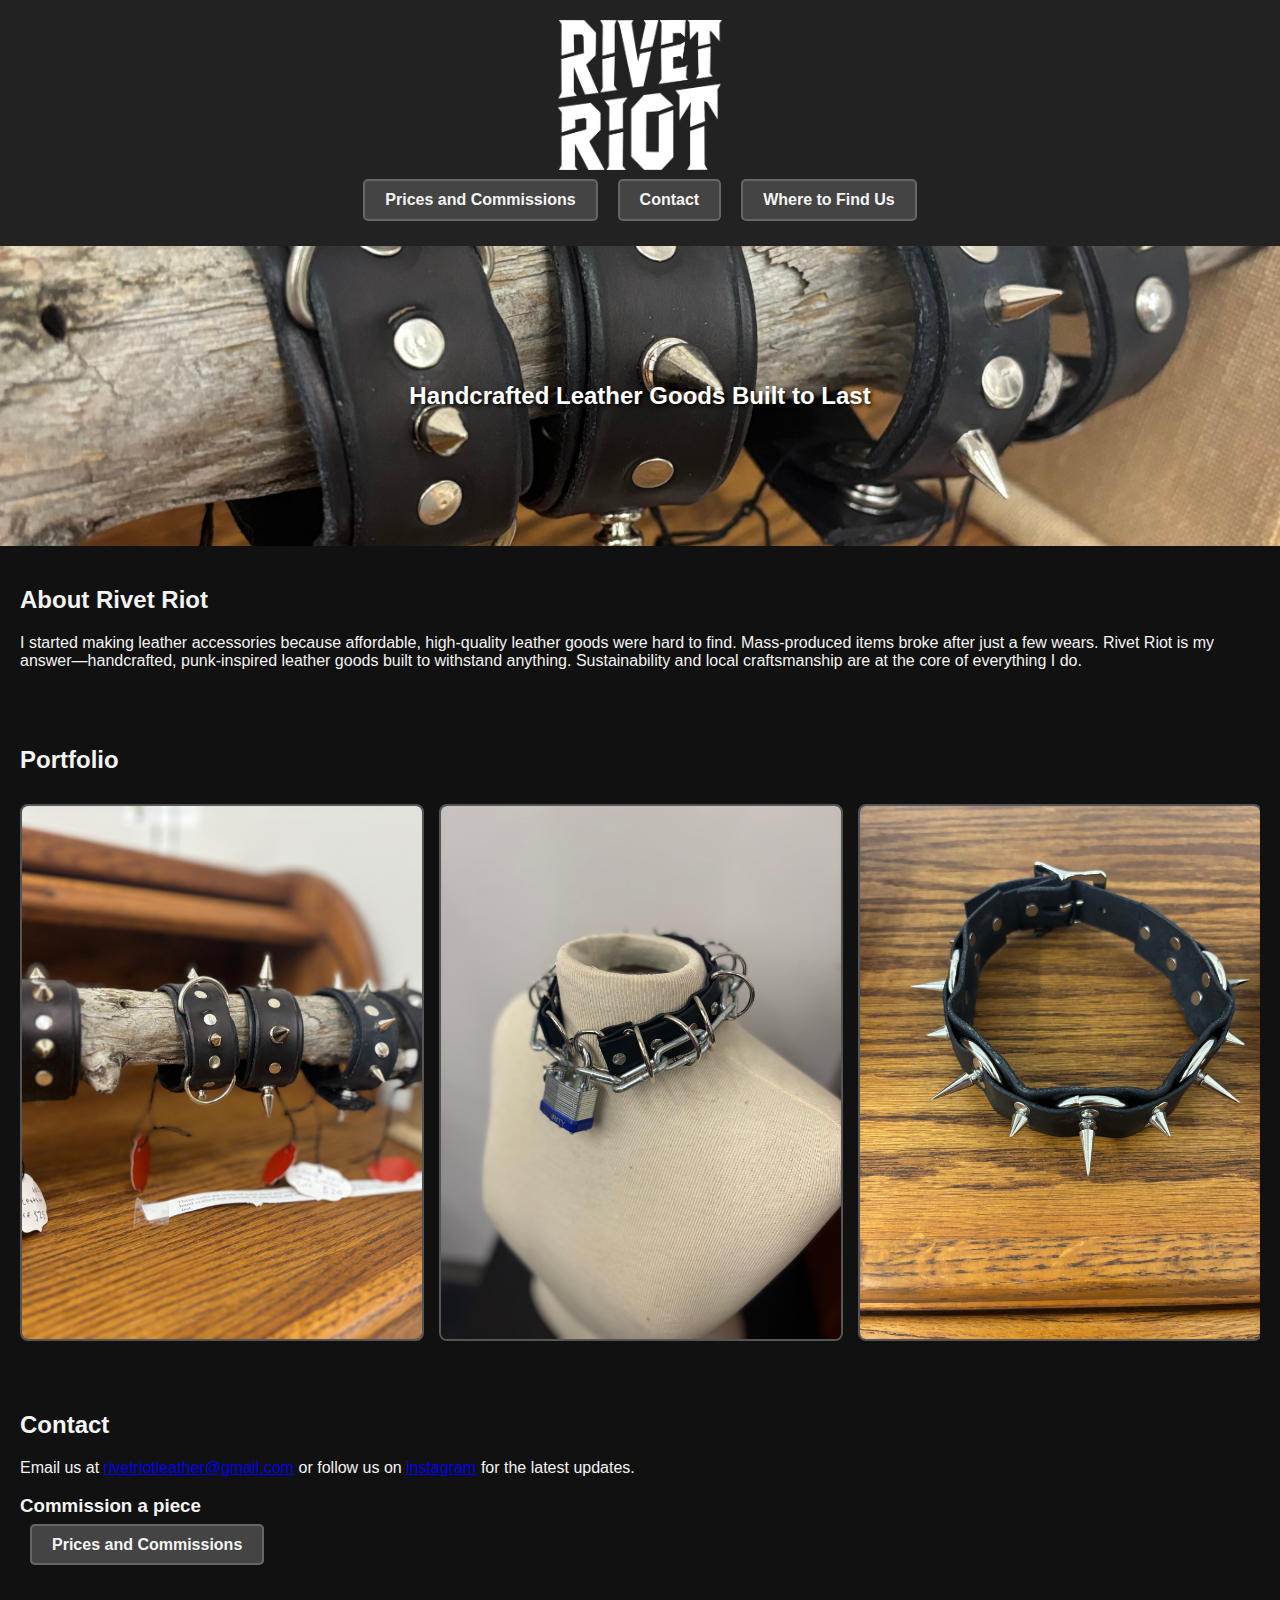
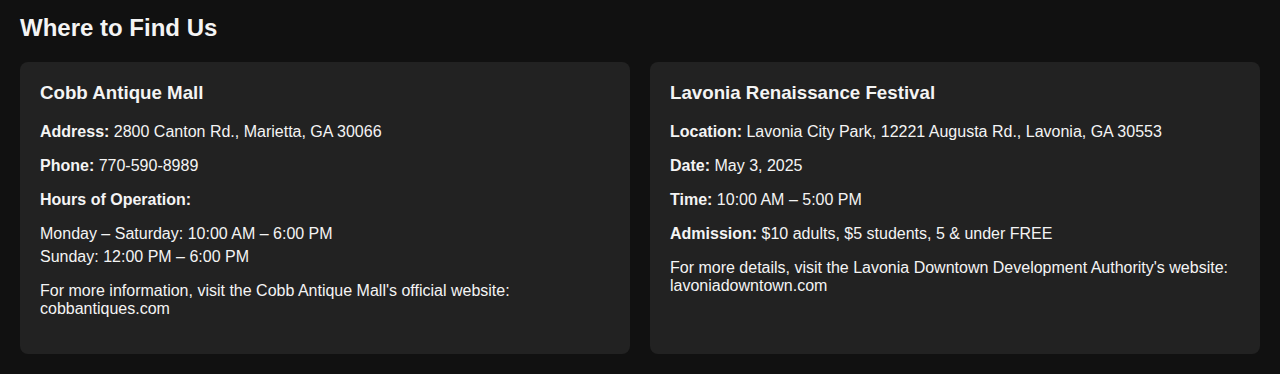
==== index.html @ 2eed1d9f "Add files via upload" ====
<!DOCTYPE html>
<html lang="en">
<head>
    <meta charset="UTF-8">
    <meta name="viewport" content="width=device-width, initial-scale=1.0">
    <title>Rivet Riot - Handcrafted Leather Goods</title>

    <link rel="stylesheet" href="styles.css">

    <script>
        function openOverlay(src) {
            document.getElementById('overlay-img').src = src;
            document.getElementById('overlay').style.display = 'flex';
        }
        function closeOverlay() {
            document.getElementById('overlay').style.display = 'none';
        }
    </script>
</head>
<body>

<header>
    <a href="./index.html"><img src="photos/RivetRiot_transparent.png" height="150"></a>
    <nav>
        <a href="./commisionform.html">Prices and Commissions</a>
        <a href="#contact">Contact</a>
        <a href="#location">Where to Find Us</a>
    </nav>
</header>

<section class="hero" style="position: relative; height: 300px; display: flex; justify-content: center; align-items: center;">
    <img src="photos/CuffsOnLog2.jpg" alt="Hero Background" style="position: absolute; width: 100%; height: 100%; object-fit: cover; z-index: -1;">
    <h2 style="position: relative; color: #fff; text-shadow: 2px 2px 4px #000;">Handcrafted Leather Goods Built to Last</h2>
</section>

<section id="about" class="content">
    <h2>About Rivet Riot</h2>
    <p>I started making leather accessories because affordable, high-quality leather goods were hard to find. Mass-produced items broke after just a few wears. Rivet Riot is my answer—handcrafted, punk-inspired leather goods built to withstand anything. Sustainability and local craftsmanship are at the core of everything I do.</p>
</section>

<section id="portfolio" class="content">
    <h2>Portfolio</h2>
    <div class="portfolio-container">
        <div class="portfolio">
            <img src="photos/CuffsOnLog1.jpg" alt="Leather Cuffs" onclick="openOverlay(this.src)">
            <img src="photos/LockingChoker3.jpg" alt="Leather Choker with Chain" onclick="openOverlay(this.src)">
            <img src="photos/SpikedChoker2.jpg" alt="Leather Belt 1" onclick="openOverlay(this.src)">
            <img src="photos/SpikedHarness2.jpg" alt="Leather Wallet 1" onclick="openOverlay(this.src)">
            <img src="photos/DogCollar.jpg" alt="DogCollar" onclick="openOverlay(this.src)">
        </div>
    </div>
</section>

<section id="contact" class="content">
    <h2>Contact</h2>
    <p>Email us at <a href="mailto:rivetriotleather@gmail.com">rivetriotleather@gmail.com</a> or follow us on <a href="https://www.instagram.com/rivetriot/">instagram</a> for the latest updates.</p>
    <h3>Commission a piece</h3>
    <a class="fancya" href="./commisionform.html">Prices and Commissions</a>

</section>

<section id="location" class="content">
    <h2>Where to Find Us</h2>
    <div class="location-container">
        <div class="location">
            <h3>Cobb Antique Mall</h3>
            <p><strong>Address:</strong> 2800 Canton Rd., Marietta, GA 30066</p>
            <p><strong>Phone:</strong> 770-590-8989</p>
            <p><strong>Hours of Operation:</strong></p>
            <ul>
                <li>Monday – Saturday: 10:00 AM – 6:00 PM</li>
                <li>Sunday: 12:00 PM – 6:00 PM</li>
            </ul>
            <p>For more information, visit the Cobb Antique Mall's official website: <a href="https://cobbantiques.com/">cobbantiques.com</a></p>
        </div>
        <div class="location">
            <h3>Lavonia Renaissance Festival</h3>
            <p><strong>Location:</strong> Lavonia City Park, 12221 Augusta Rd., Lavonia, GA 30553</p>
            <p><strong>Date:</strong> May 3, 2025</p>
            <p><strong>Time:</strong> 10:00 AM – 5:00 PM</p>
            <p><strong>Admission:</strong> $10 adults, $5 students, 5 & under FREE</p>
            <p>For more details, visit the Lavonia Downtown Development Authority's website: <a href="https://www.lavoniadowntown.com/renassiance-festival">lavoniadowntown.com</a></p>
        </div>
    </div>
</section>

<div id="overlay" class="overlay" onclick="closeOverlay()">
    <img id="overlay-img" src="" alt="Expanded View">
</div>

</body>
</html>
---- styles.css ----
body {
    font-family: Arial, sans-serif;
    margin: 0;
    padding: 0;
    background-color: #111;
    color: #f4f4f4;
}
header {
    background-color: #222;
    padding: 20px;
    text-align: center;
}
nav {
    display: flex;
    flex-wrap: wrap;
    justify-content: center;
}
.fancya{
    color: #f4f4f4;
    margin: 5px 10px;
    text-decoration: none;
    font-weight: bold;
    padding: 10px 20px;
    background-color: #444;
    border-radius: 5px;
    border: 2px solid #666;
    transition: background-color 0.3s ease, border-color 0.3s ease;
}
.fancya:hover {
    background-color: #666;
    border-color: #888;
}
nav a {
    color: #f4f4f4;
    margin: 5px 10px;
    text-decoration: none;
    font-weight: bold;
    padding: 10px 20px;
    background-color: #444;
    border-radius: 5px;
    border: 2px solid #666;
    transition: background-color 0.3s ease, border-color 0.3s ease;
}
nav a:hover {
    background-color: #666;
    border-color: #888;
}
.content {
    padding: 20px;
}
.portfolio-container {
    position: relative;
}
.portfolio {
    display: flex;
    overflow-x: auto;
    gap: 15px;
    scroll-snap-type: x mandatory;
    padding: 10px 0;
}
.portfolio img {
    width: 400px;
    height: auto;
    aspect-ratio: 3 / 4;
    object-fit: cover;
    object-position: center;
    border: 2px solid #555;
    border-radius: 8px;
    cursor: pointer;
    scroll-snap-align: center;
}
.overlay {
    position: fixed;
    top: 0;
    left: 0;
    width: 100%;
    height: 100%;
    background: rgba(0, 0, 0, 0.8);
    display: flex;
    justify-content: center;
    align-items: center;
    display: none;
}
.overlay img {
    max-width: 90%;
    max-height: 90%;
    border-radius: 8px;
}
footer {
    background-color: #222;
    padding: 10px;
    text-align: center;
    margin-top: 20px;
    color: #aaa;
}
@media (max-width: 600px) {
    nav a {
        margin: 5px;
    }
}
.location-container {
    display: flex;
    justify-content: space-between;
    gap: 20px;
    margin-top: 20px;
}

.location {
    background-color: #222;
    padding: 20px;
    border-radius: 8px;
    flex: 1;
    min-width: 45%;
}

.location h3 {
    margin-top: 0;
}

.location ul {
    list-style-type: none;
    padding-left: 0;
}

.location ul li {
    margin-bottom: 5px;
}

.location a {
    color: #f4f4f4;
    text-decoration: none;
}

.location a:hover {
    text-decoration: underline;
}
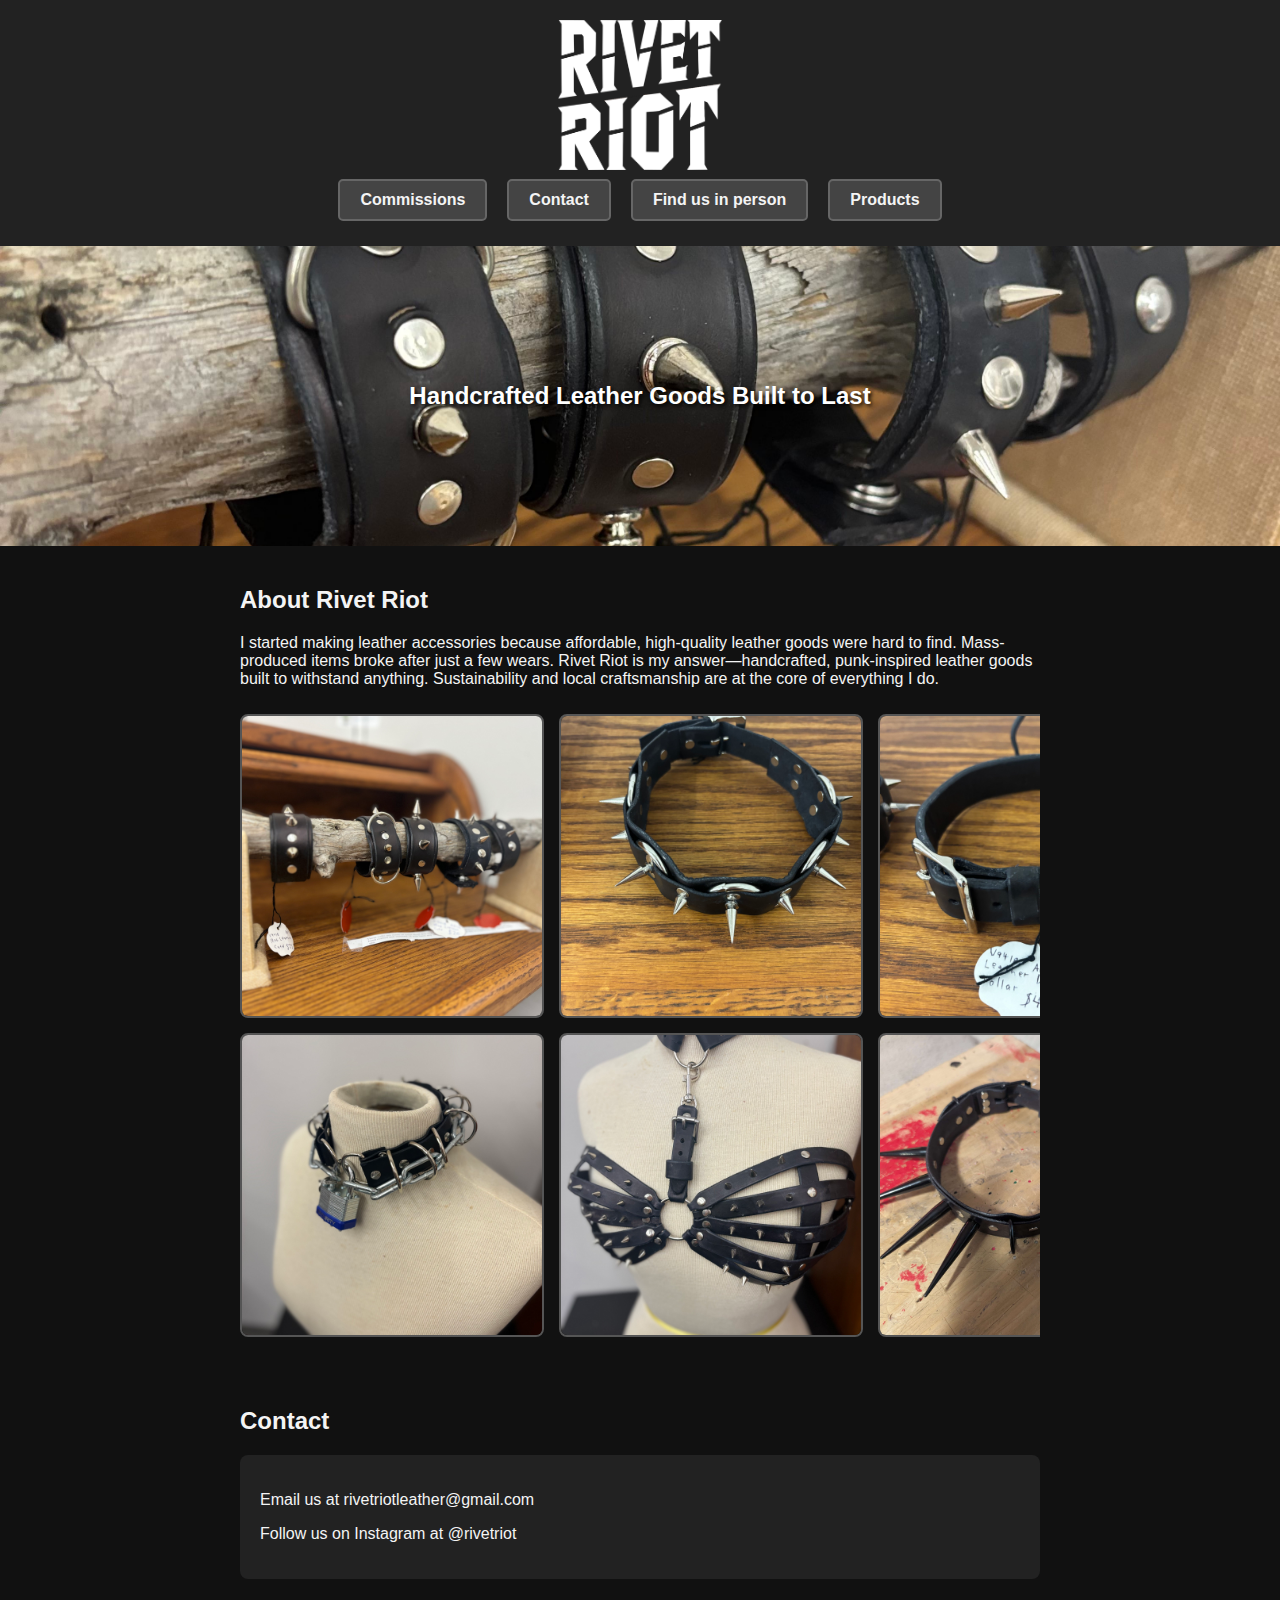
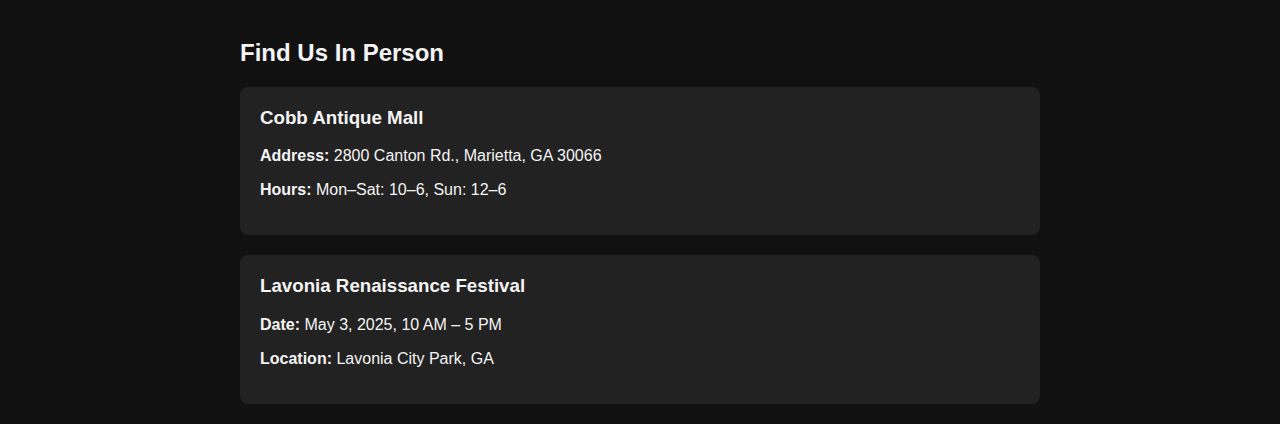
==== commit 3c5a2156: "Add files via upload" ====
--- a/index.html
+++ b/index.html
@@ -16,15 +16,118 @@
             document.getElementById('overlay').style.display = 'none';
         }
     </script>
+
+    <style>
+        body {
+            font-family: Arial, sans-serif;
+            margin: 0;
+            padding: 0;
+            background-color: #111;
+            color: #f4f4f4;
+        }
+        header {
+            background-color: #222;
+            padding: 20px;
+            text-align: center;
+        }
+        nav {
+            display: flex;
+            flex-wrap: wrap;
+            justify-content: center;
+        }
+        nav a, .fancya {
+            color: #f4f4f4;
+            margin: 5px 10px;
+            text-decoration: none;
+            font-weight: bold;
+            padding: 10px 20px;
+            background-color: #444;
+            border-radius: 5px;
+            border: 2px solid #666;
+            transition: background-color 0.3s ease, border-color 0.3s ease;
+        }
+        nav a:hover, .fancya:hover {
+            background-color: #666;
+            border-color: #888;
+        }
+        .content {
+            padding: 20px;
+            max-width: 800px;
+            margin: auto;
+        }
+        .portfolio-container {
+            overflow-x: auto;
+        }
+        .portfolio {
+            display: grid;
+            grid-auto-flow: column;
+            grid-template-rows: repeat(2, 1fr);
+            gap: 15px;
+            padding: 10px 0;
+        }
+        .portfolio img {
+            width: 300px;
+            height: 300px;
+            object-fit: cover;
+            border: 2px solid #555;
+            border-radius: 8px;
+            cursor: pointer;
+        }
+        .overlay {
+            position: fixed;
+            top: 0;
+            left: 0;
+            width: 100%;
+            height: 100%;
+            background: rgba(0, 0, 0, 0.8);
+            display: flex;
+            justify-content: center;
+            align-items: center;
+            display: none;
+        }
+        .overlay img {
+            max-width: 90%;
+            max-height: 90%;
+            border-radius: 8px;
+        }
+        .location-container {
+            display: flex;
+            flex-direction: column;
+            gap: 20px;
+        }
+        .location {
+            background-color: #222;
+            padding: 20px;
+            border-radius: 8px;
+        }
+        .location h3 {
+            margin-top: 0;
+        }
+        .location ul {
+            list-style-type: none;
+            padding-left: 0;
+        }
+        .location ul li {
+            margin-bottom: 5px;
+        }
+        .location a {
+            color: #f4f4f4;
+            text-decoration: none;
+        }
+        .location a:hover {
+            text-decoration: underline;
+        }
+    </style>
 </head>
 <body>
 
 <header>
     <a href="./index.html"><img src="photos/RivetRiot_transparent.png" height="150"></a>
     <nav>
-        <a href="./commisionform.html">Prices and Commissions</a>
+        <a href="./commisionform.html">Commissions</a>
         <a href="#contact">Contact</a>
-        <a href="#location">Where to Find Us</a>
+        <a href="#location">Find us in person</a>
+        <a href="./products.html">Products</a>
     </nav>
 </header>
 
@@ -36,50 +139,40 @@
 <section id="about" class="content">
     <h2>About Rivet Riot</h2>
     <p>I started making leather accessories because affordable, high-quality leather goods were hard to find. Mass-produced items broke after just a few wears. Rivet Riot is my answer—handcrafted, punk-inspired leather goods built to withstand anything. Sustainability and local craftsmanship are at the core of everything I do.</p>
-</section>
 
-<section id="portfolio" class="content">
-    <h2>Portfolio</h2>
     <div class="portfolio-container">
         <div class="portfolio">
             <img src="photos/CuffsOnLog1.jpg" alt="Leather Cuffs" onclick="openOverlay(this.src)">
             <img src="photos/LockingChoker3.jpg" alt="Leather Choker with Chain" onclick="openOverlay(this.src)">
-            <img src="photos/SpikedChoker2.jpg" alt="Leather Belt 1" onclick="openOverlay(this.src)">
-            <img src="photos/SpikedHarness2.jpg" alt="Leather Wallet 1" onclick="openOverlay(this.src)">
-            <img src="photos/DogCollar.jpg" alt="DogCollar" onclick="openOverlay(this.src)">
+            <img src="photos/SpikedChoker2.jpg" alt="Leather Belt" onclick="openOverlay(this.src)">
+            <img src="photos/SpikedHarness2.jpg" alt="Leather Wallet" onclick="openOverlay(this.src)">
+            <img src="photos/DogCollar.jpg" alt="Dog Collar" onclick="openOverlay(this.src)">
+            <img src="photos/REALLYspikeychoker.jpg" alt="Leather Wallet" onclick="openOverlay(this.src)">
+            <img src="photos/interestingchokermarch.png" alt="Dog Collar" onclick="openOverlay(this.src)">
         </div>
     </div>
 </section>
 
 <section id="contact" class="content">
     <h2>Contact</h2>
-    <p>Email us at <a href="mailto:rivetriotleather@gmail.com">rivetriotleather@gmail.com</a> or follow us on <a href="https://www.instagram.com/rivetriot/">instagram</a> for the latest updates.</p>
-    <h3>Commission a piece</h3>
-    <a class="fancya" href="./commisionform.html">Prices and Commissions</a>
-
+    <div class="location">
+        <p>Email us at <a href="mailto:rivetriotleather@gmail.com">rivetriotleather@gmail.com</a></p>
+        <p>Follow us on Instagram at <a href="https://www.instagram.com/rivetriot/">@rivetriot</a></p>
+    </div>
 </section>
 
 <section id="location" class="content">
-    <h2>Where to Find Us</h2>
+    <h2>Find Us In Person</h2>
     <div class="location-container">
         <div class="location">
             <h3>Cobb Antique Mall</h3>
             <p><strong>Address:</strong> 2800 Canton Rd., Marietta, GA 30066</p>
-            <p><strong>Phone:</strong> 770-590-8989</p>
-            <p><strong>Hours of Operation:</strong></p>
-            <ul>
-                <li>Monday – Saturday: 10:00 AM – 6:00 PM</li>
-                <li>Sunday: 12:00 PM – 6:00 PM</li>
-            </ul>
-            <p>For more information, visit the Cobb Antique Mall's official website: <a href="https://cobbantiques.com/">cobbantiques.com</a></p>
+            <p><strong>Hours:</strong> Mon–Sat: 10–6, Sun: 12–6</p>
         </div>
         <div class="location">
             <h3>Lavonia Renaissance Festival</h3>
-            <p><strong>Location:</strong> Lavonia City Park, 12221 Augusta Rd., Lavonia, GA 30553</p>
-            <p><strong>Date:</strong> May 3, 2025</p>
-            <p><strong>Time:</strong> 10:00 AM – 5:00 PM</p>
-            <p><strong>Admission:</strong> $10 adults, $5 students, 5 & under FREE</p>
-            <p>For more details, visit the Lavonia Downtown Development Authority's website: <a href="https://www.lavoniadowntown.com/renassiance-festival">lavoniadowntown.com</a></p>
+            <p><strong>Date:</strong> May 3, 2025, 10 AM – 5 PM</p>
+            <p><strong>Location:</strong> Lavonia City Park, GA</p>
         </div>
     </div>
 </section>
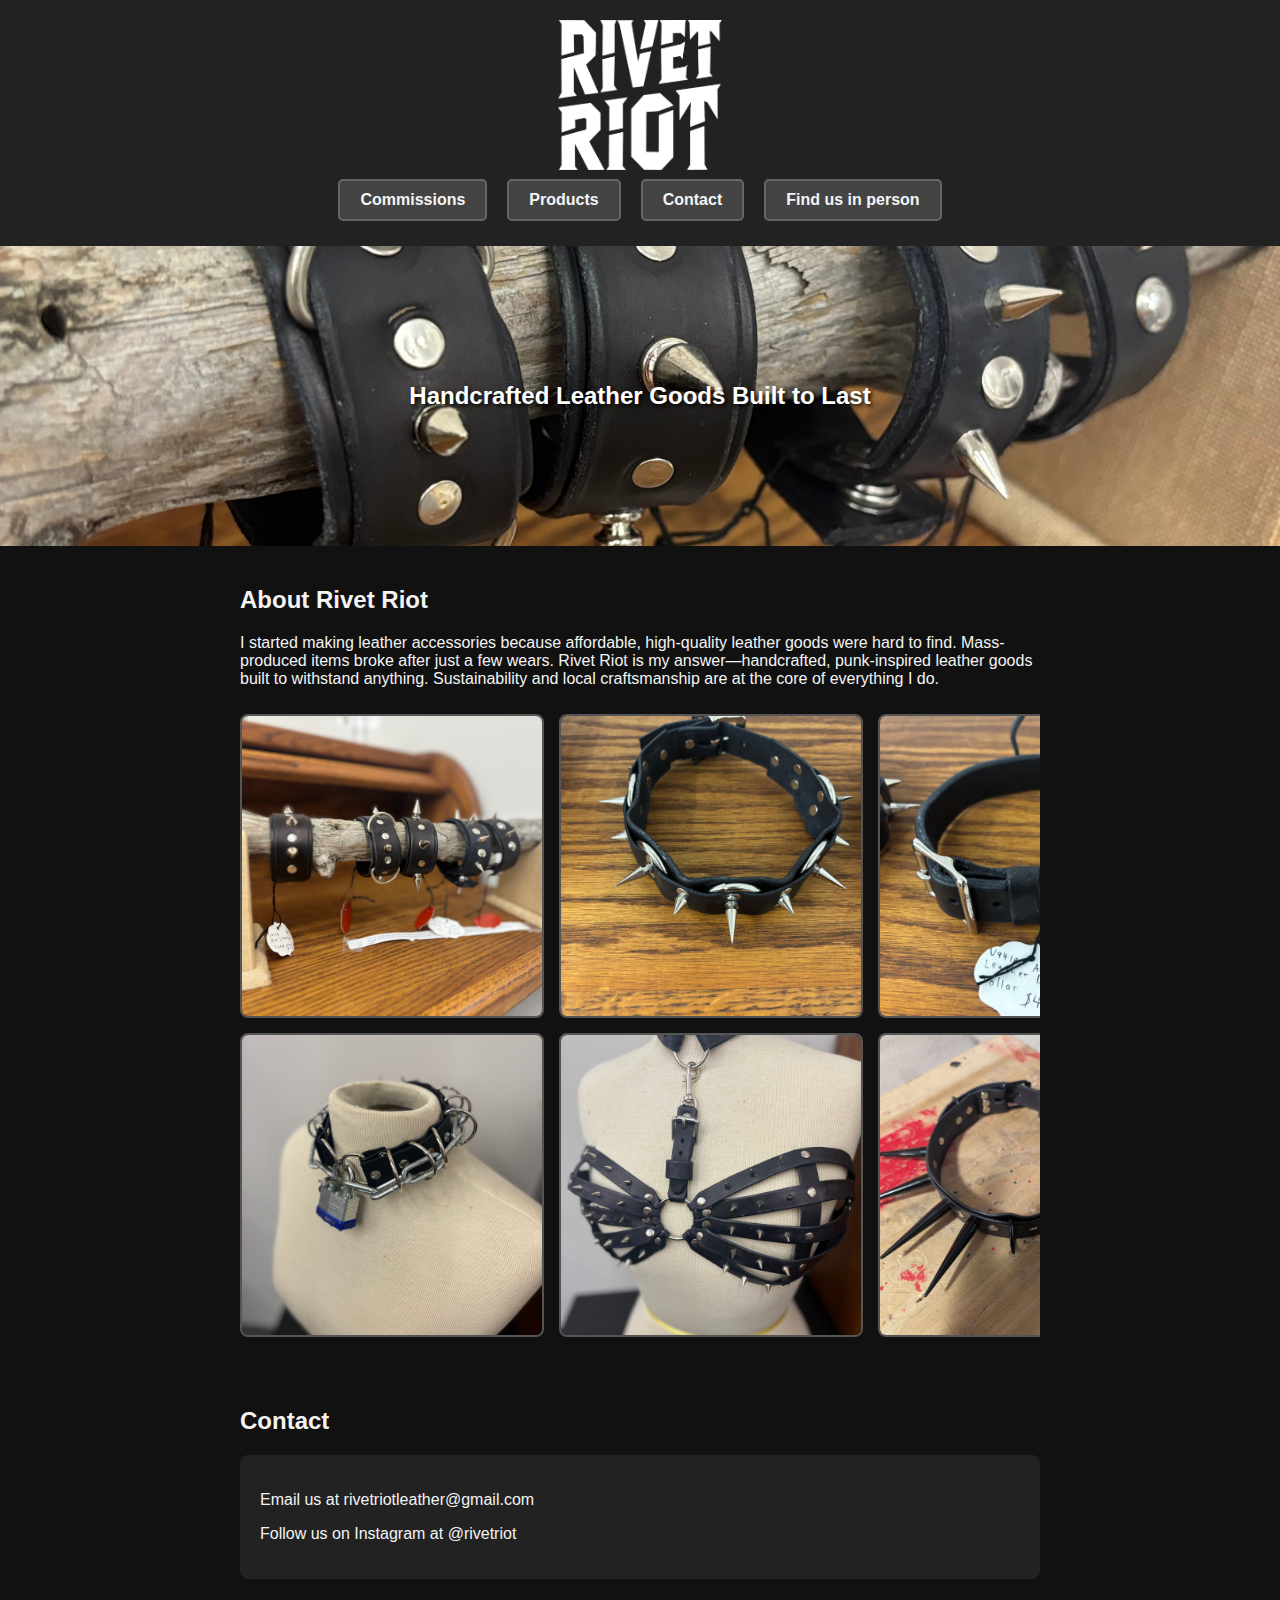
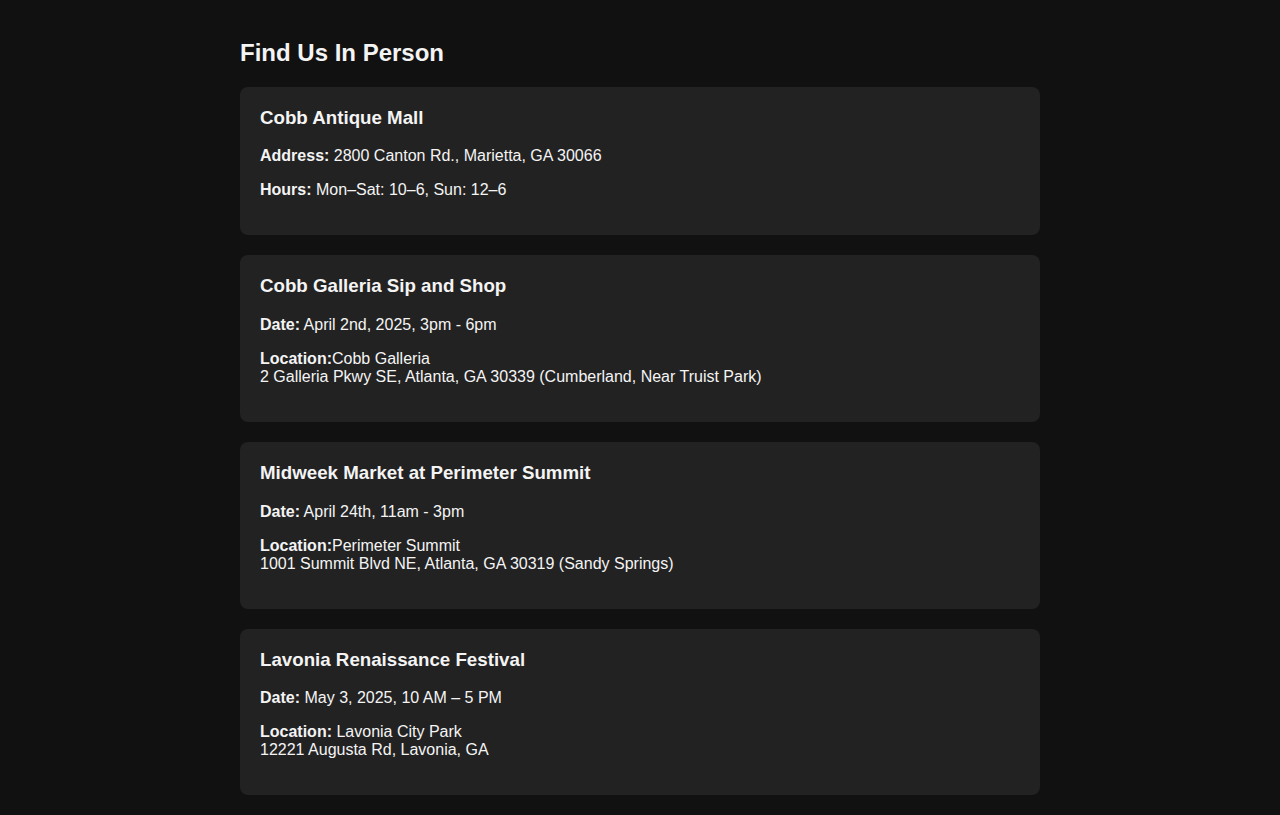
==== commit 8b302403: "Add files via upload" ====
--- a/index.html
+++ b/index.html
@@ -125,9 +125,9 @@
     <a href="./index.html"><img src="photos/RivetRiot_transparent.png" height="150"></a>
     <nav>
         <a href="./commisionform.html">Commissions</a>
+        <a href="./products.html">Products</a>
         <a href="#contact">Contact</a>
         <a href="#location">Find us in person</a>
-        <a href="./products.html">Products</a>
     </nav>
 </header>
 
@@ -170,9 +170,19 @@
             <p><strong>Hours:</strong> Mon–Sat: 10–6, Sun: 12–6</p>
         </div>
         <div class="location">
+            <h3>Cobb Galleria Sip and Shop</h3>
+            <p><strong>Date:</strong> April 2nd, 2025, 3pm - 6pm</p>
+            <p><strong>Location:</strong>Cobb Galleria<br>2 Galleria Pkwy SE, Atlanta, GA 30339 (Cumberland, Near Truist Park)</p>
+        </div>
+        <div class="location">
+            <h3>Midweek Market at Perimeter Summit</h3>
+            <p><strong>Date:</strong> April 24th, 11am - 3pm</p>
+            <p><strong>Location:</strong>Perimeter Summit<br>1001 Summit Blvd NE, Atlanta, GA 30319 (Sandy Springs)</p>
+        </div>
+        <div class="location">
             <h3>Lavonia Renaissance Festival</h3>
             <p><strong>Date:</strong> May 3, 2025, 10 AM – 5 PM</p>
-            <p><strong>Location:</strong> Lavonia City Park, GA</p>
+            <p><strong>Location:</strong> Lavonia City Park<br>12221 Augusta Rd, Lavonia, GA</p>
         </div>
     </div>
 </section>
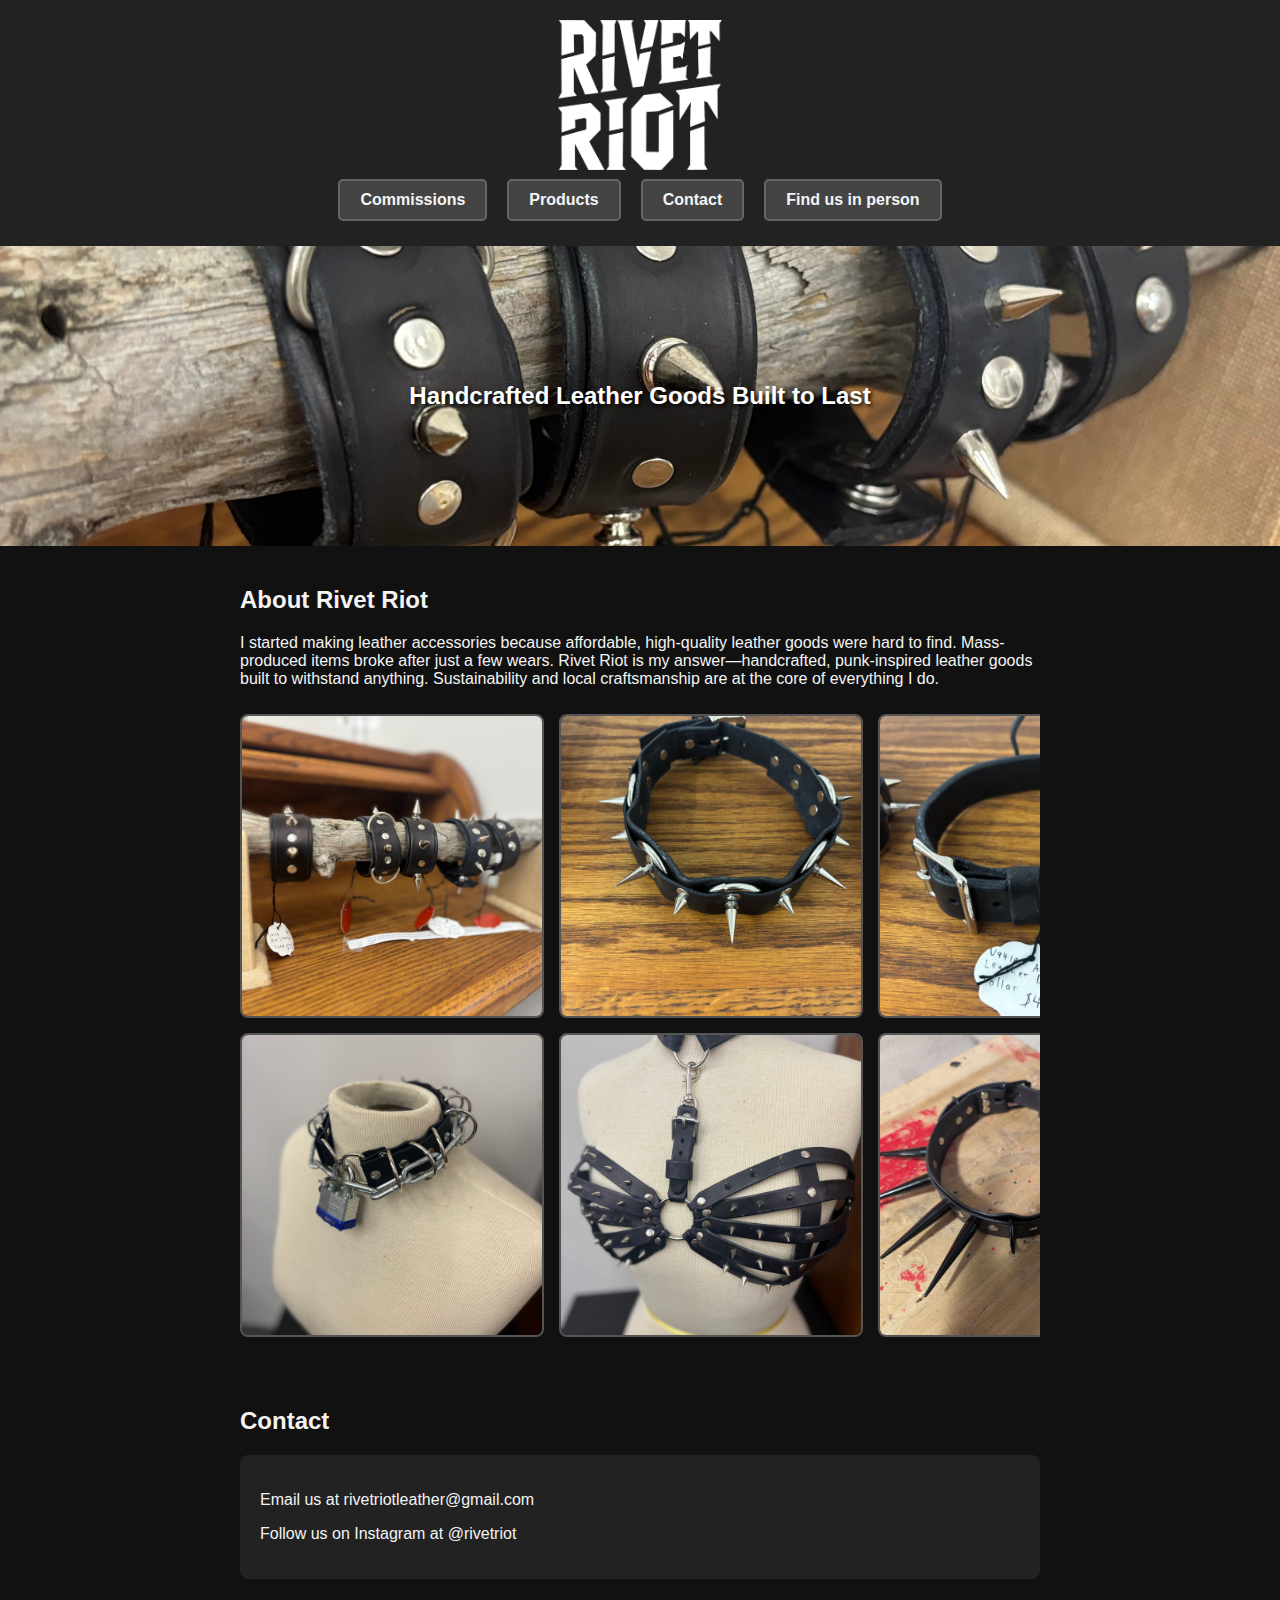
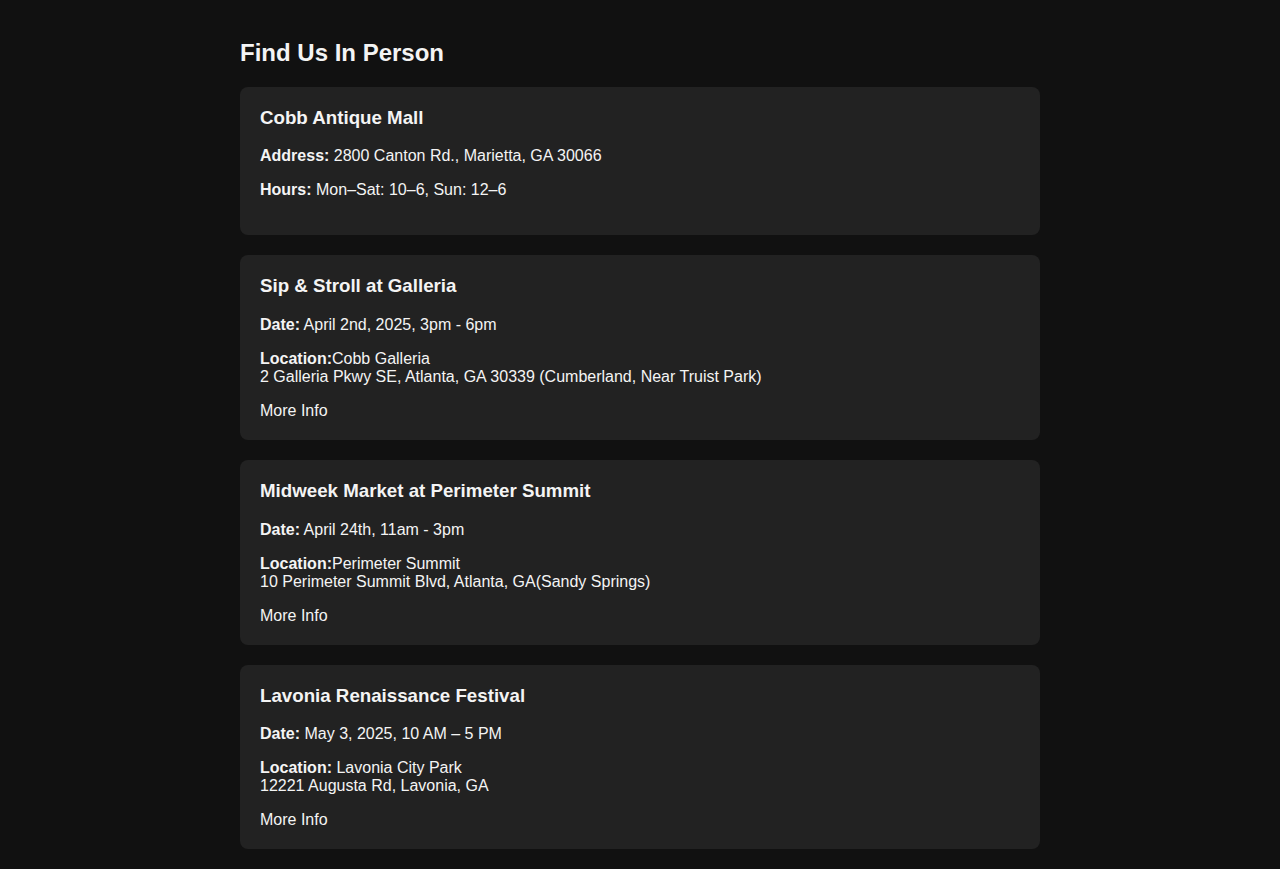
==== commit aca2cc8d: "Add files via upload" ====
--- a/index.html
+++ b/index.html
@@ -170,19 +170,22 @@
             <p><strong>Hours:</strong> Mon–Sat: 10–6, Sun: 12–6</p>
         </div>
         <div class="location">
-            <h3>Cobb Galleria Sip and Shop</h3>
+            <h3>Sip & Stroll at Galleria</h3>
             <p><strong>Date:</strong> April 2nd, 2025, 3pm - 6pm</p>
             <p><strong>Location:</strong>Cobb Galleria<br>2 Galleria Pkwy SE, Atlanta, GA 30339 (Cumberland, Near Truist Park)</p>
+            <a href="https://www.eventeny.com/events/sip-stroll-at-galleria-april-2nd-2025-18656/">More Info</a>
         </div>
         <div class="location">
             <h3>Midweek Market at Perimeter Summit</h3>
             <p><strong>Date:</strong> April 24th, 11am - 3pm</p>
-            <p><strong>Location:</strong>Perimeter Summit<br>1001 Summit Blvd NE, Atlanta, GA 30319 (Sandy Springs)</p>
+            <p><strong>Location:</strong>Perimeter Summit<br>10 Perimeter Summit Blvd, Atlanta, GA(Sandy Springs)</p>
+            <a href="https://www.eventeny.com/events/midweek-market-at-perimeter-summit-april-24th-2025-18910/">More Info</a>
         </div>
         <div class="location">
             <h3>Lavonia Renaissance Festival</h3>
             <p><strong>Date:</strong> May 3, 2025, 10 AM – 5 PM</p>
             <p><strong>Location:</strong> Lavonia City Park<br>12221 Augusta Rd, Lavonia, GA</p>
+            <a href="https://www.lavoniadowntown.com/renassiance-festival">More Info</a>
         </div>
     </div>
 </section>
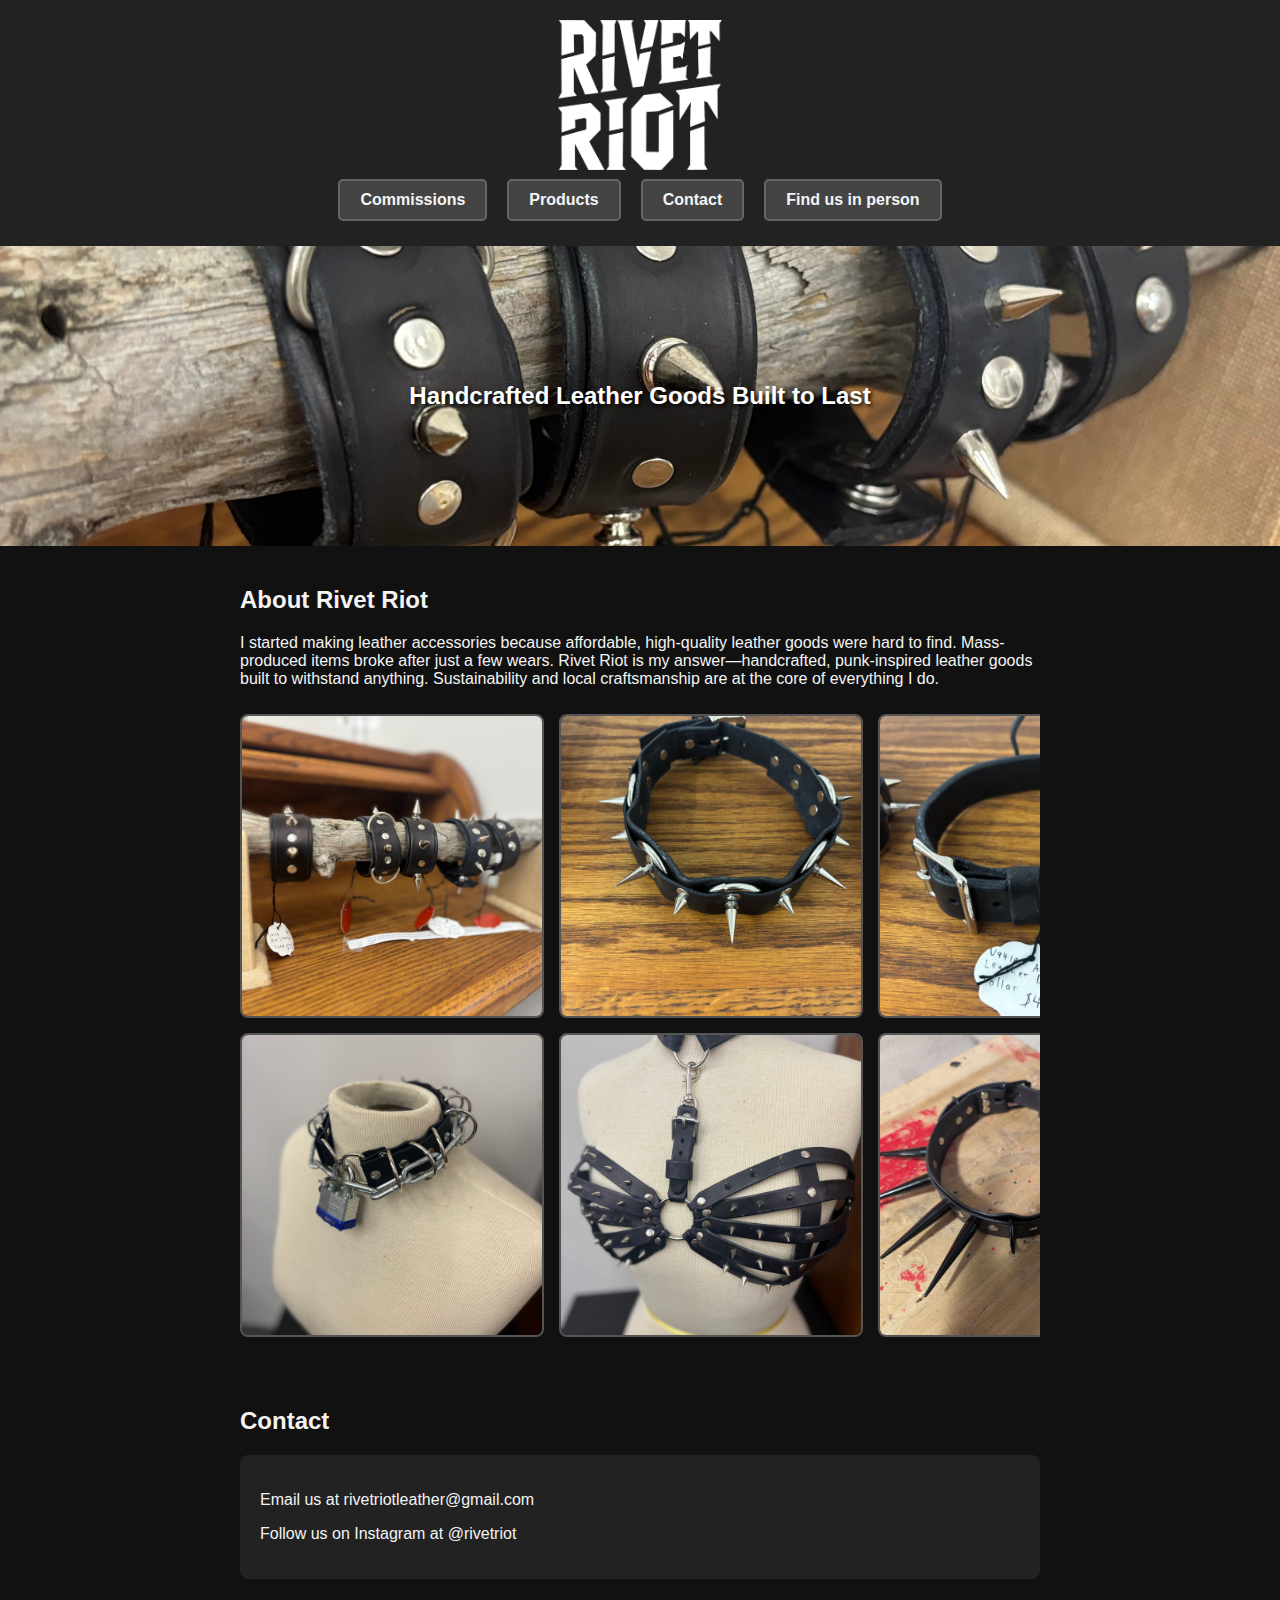
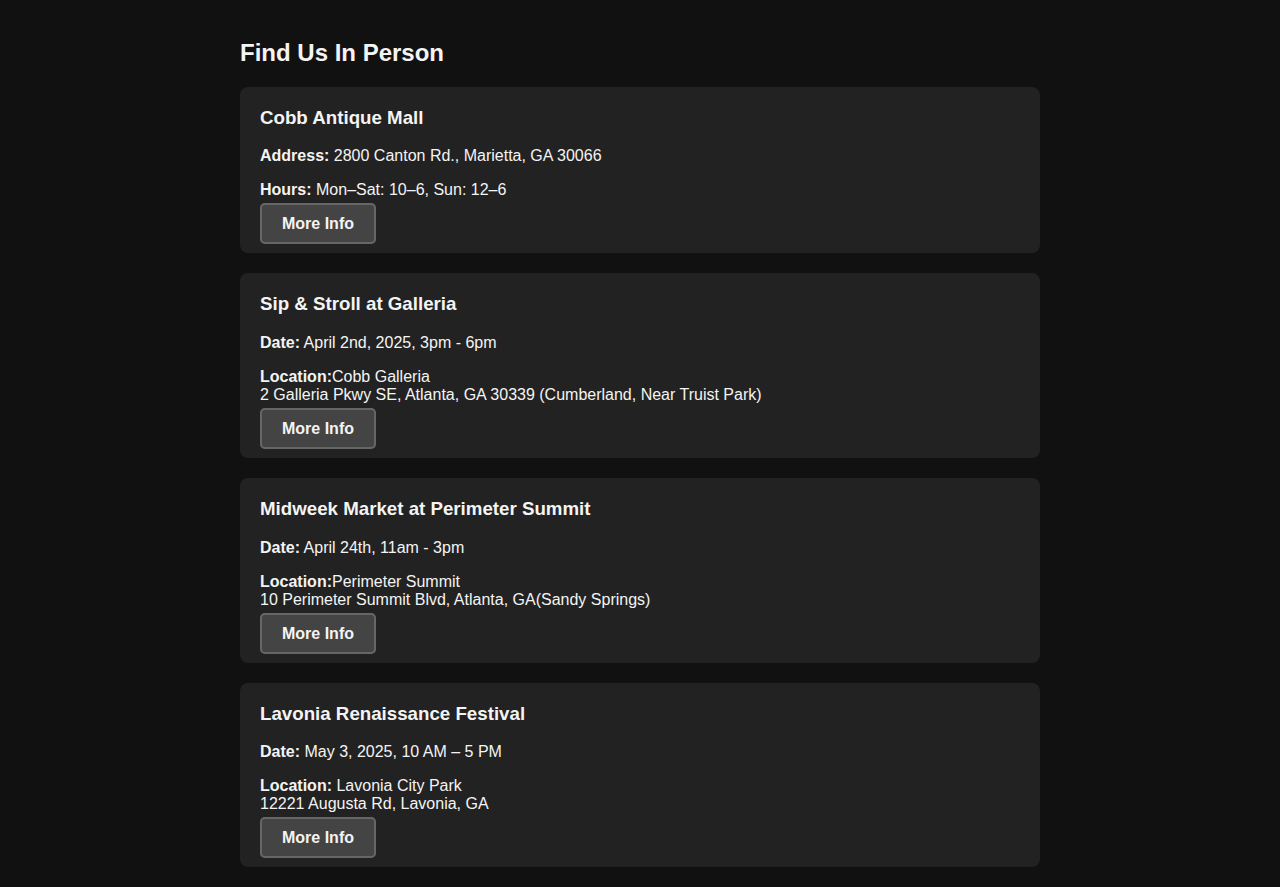
==== commit 726bb675: "Add files via upload" ====
--- a/index.html
+++ b/index.html
@@ -168,24 +168,29 @@
             <h3>Cobb Antique Mall</h3>
             <p><strong>Address:</strong> 2800 Canton Rd., Marietta, GA 30066</p>
             <p><strong>Hours:</strong> Mon–Sat: 10–6, Sun: 12–6</p>
+            <a class="fancya" target="_blank" style="margin-left:0px" 
+            href="https://cobbantiques.com/">More Info</a>
         </div>
         <div class="location">
             <h3>Sip & Stroll at Galleria</h3>
             <p><strong>Date:</strong> April 2nd, 2025, 3pm - 6pm</p>
             <p><strong>Location:</strong>Cobb Galleria<br>2 Galleria Pkwy SE, Atlanta, GA 30339 (Cumberland, Near Truist Park)</p>
-            <a href="https://www.eventeny.com/events/sip-stroll-at-galleria-april-2nd-2025-18656/">More Info</a>
+            <a class="fancya" target="_blank" style="margin-left:0px" 
+            href="https://www.eventeny.com/events/sip-stroll-at-galleria-april-2nd-2025-18656/">More Info</a>
         </div>
         <div class="location">
             <h3>Midweek Market at Perimeter Summit</h3>
             <p><strong>Date:</strong> April 24th, 11am - 3pm</p>
             <p><strong>Location:</strong>Perimeter Summit<br>10 Perimeter Summit Blvd, Atlanta, GA(Sandy Springs)</p>
-            <a href="https://www.eventeny.com/events/midweek-market-at-perimeter-summit-april-24th-2025-18910/">More Info</a>
+            <a class="fancya" target="_blank" style="margin-left:0px" 
+            href="https://www.eventeny.com/events/midweek-market-at-perimeter-summit-april-24th-2025-18910/">More Info</a>
         </div>
         <div class="location">
             <h3>Lavonia Renaissance Festival</h3>
             <p><strong>Date:</strong> May 3, 2025, 10 AM – 5 PM</p>
             <p><strong>Location:</strong> Lavonia City Park<br>12221 Augusta Rd, Lavonia, GA</p>
-            <a href="https://www.lavoniadowntown.com/renassiance-festival">More Info</a>
+            <a class="fancya" target="_blank" style="margin-left:0px" 
+            href="https://www.lavoniadowntown.com/renassiance-festival">More Info</a>
         </div>
     </div>
 </section>
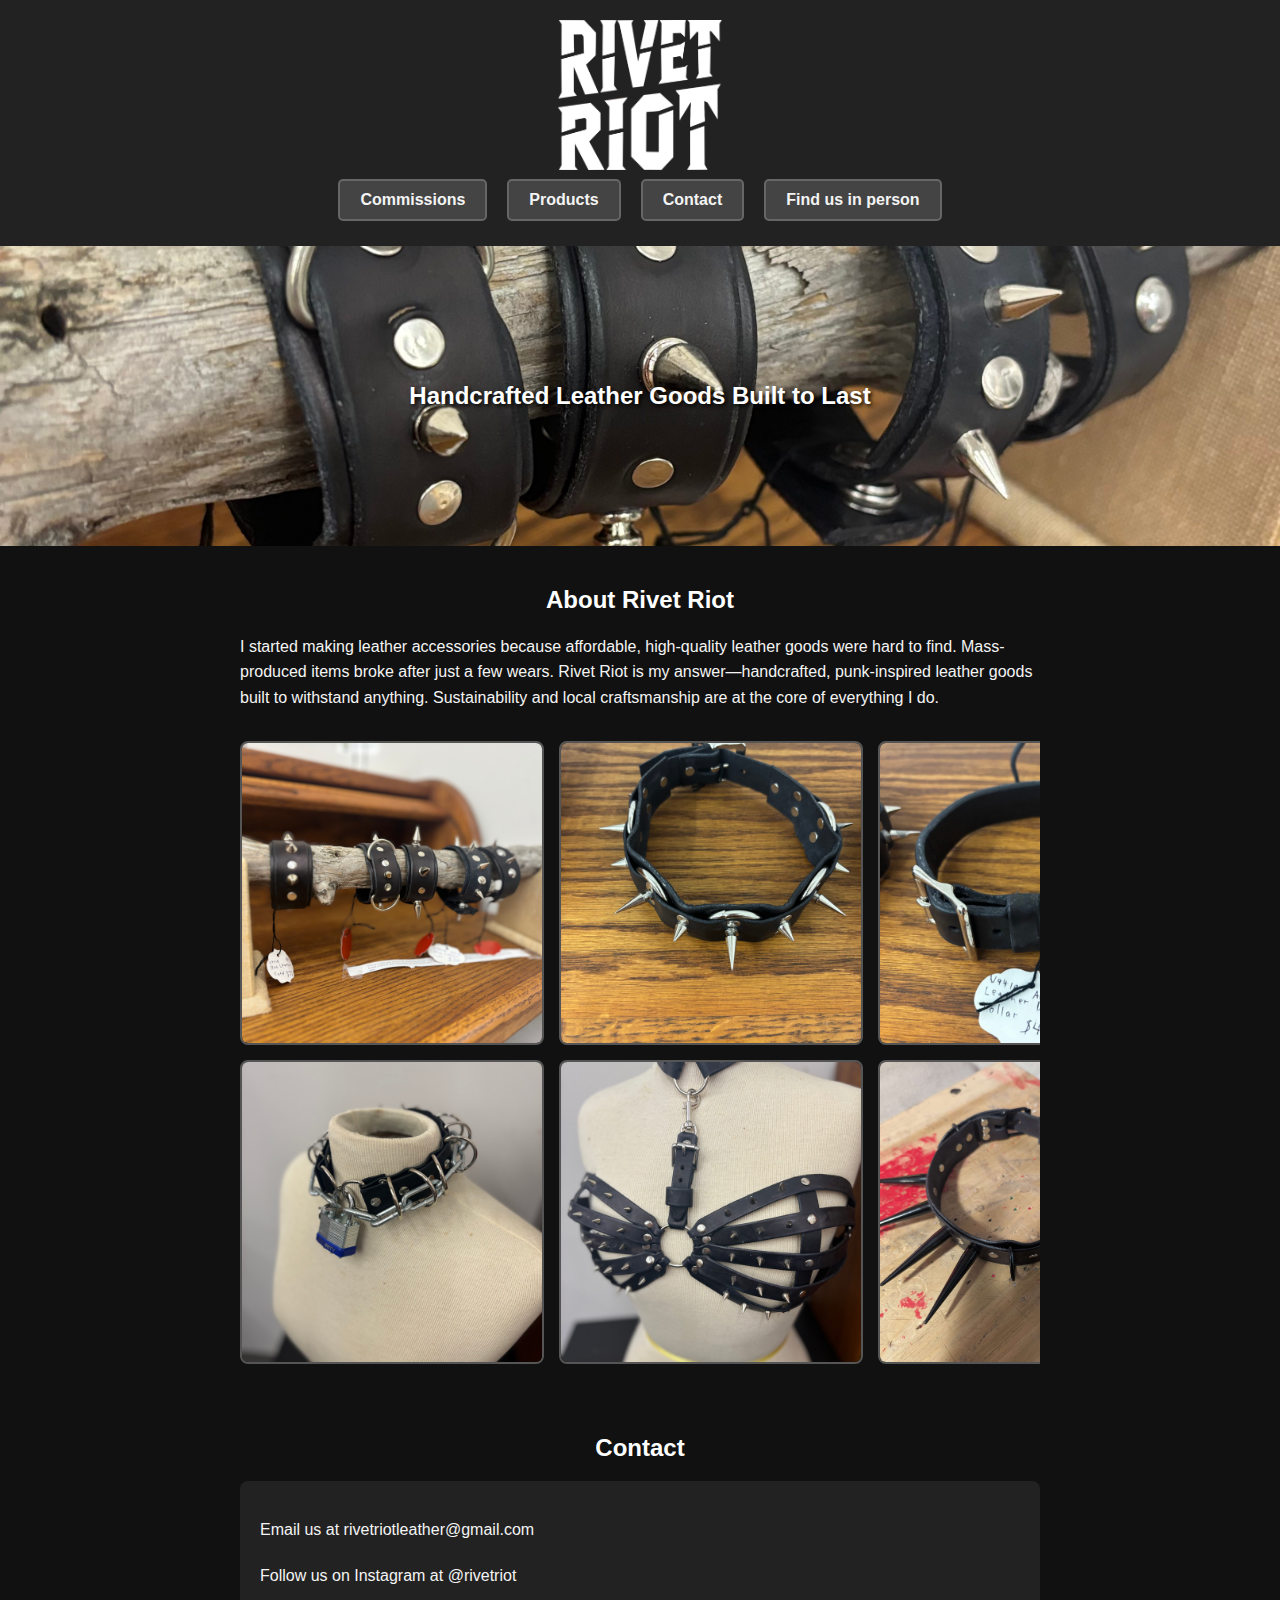
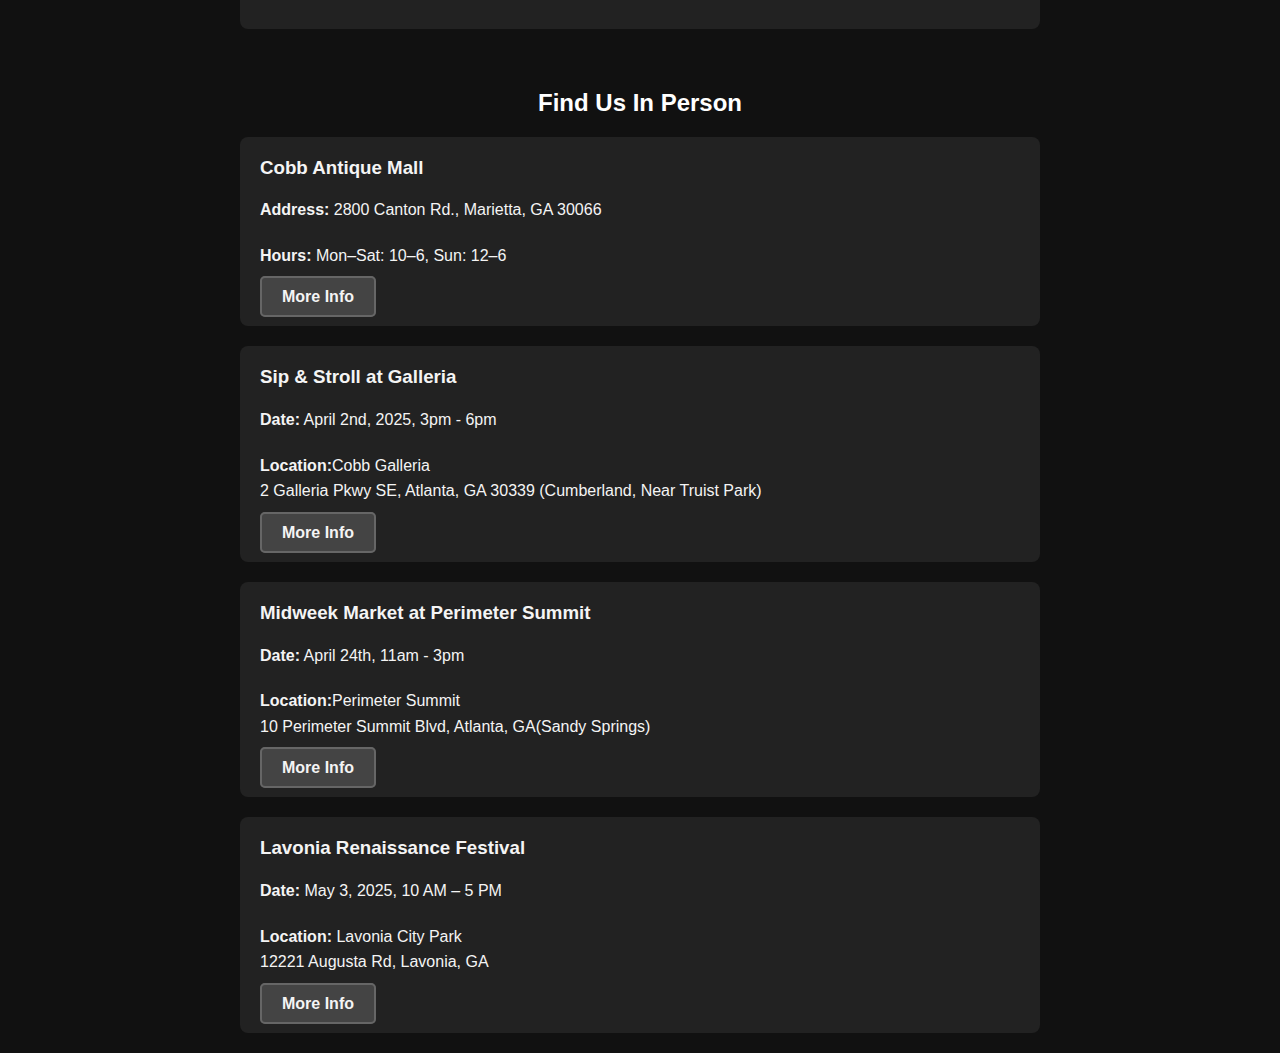
==== commit 8e7bc5ac: "Add files via upload" ====
--- a/index.html
+++ b/index.html
@@ -6,118 +6,7 @@
     <title>Rivet Riot - Handcrafted Leather Goods</title>
 
     <link rel="stylesheet" href="styles.css">
-
-    <script>
-        function openOverlay(src) {
-            document.getElementById('overlay-img').src = src;
-            document.getElementById('overlay').style.display = 'flex';
-        }
-        function closeOverlay() {
-            document.getElementById('overlay').style.display = 'none';
-        }
-    </script>
-
-    <style>
-        body {
-            font-family: Arial, sans-serif;
-            margin: 0;
-            padding: 0;
-            background-color: #111;
-            color: #f4f4f4;
-        }
-        header {
-            background-color: #222;
-            padding: 20px;
-            text-align: center;
-        }
-        nav {
-            display: flex;
-            flex-wrap: wrap;
-            justify-content: center;
-        }
-        nav a, .fancya {
-            color: #f4f4f4;
-            margin: 5px 10px;
-            text-decoration: none;
-            font-weight: bold;
-            padding: 10px 20px;
-            background-color: #444;
-            border-radius: 5px;
-            border: 2px solid #666;
-            transition: background-color 0.3s ease, border-color 0.3s ease;
-        }
-        nav a:hover, .fancya:hover {
-            background-color: #666;
-            border-color: #888;
-        }
-        .content {
-            padding: 20px;
-            max-width: 800px;
-            margin: auto;
-        }
-        .portfolio-container {
-            overflow-x: auto;
-        }
-        .portfolio {
-            display: grid;
-            grid-auto-flow: column;
-            grid-template-rows: repeat(2, 1fr);
-            gap: 15px;
-            padding: 10px 0;
-        }
-        .portfolio img {
-            width: 300px;
-            height: 300px;
-            object-fit: cover;
-            border: 2px solid #555;
-            border-radius: 8px;
-            cursor: pointer;
-        }
-        .overlay {
-            position: fixed;
-            top: 0;
-            left: 0;
-            width: 100%;
-            height: 100%;
-            background: rgba(0, 0, 0, 0.8);
-            display: flex;
-            justify-content: center;
-            align-items: center;
-            display: none;
-        }
-        .overlay img {
-            max-width: 90%;
-            max-height: 90%;
-            border-radius: 8px;
-        }
-        .location-container {
-            display: flex;
-            flex-direction: column;
-            gap: 20px;
-        }
-        .location {
-            background-color: #222;
-            padding: 20px;
-            border-radius: 8px;
-        }
-        .location h3 {
-            margin-top: 0;
-        }
-        .location ul {
-            list-style-type: none;
-            padding-left: 0;
-        }
-        .location ul li {
-            margin-bottom: 5px;
-        }
-        .location a {
-            color: #f4f4f4;
-            text-decoration: none;
-        }
-        .location a:hover {
-            text-decoration: underline;
-        }
-    </style>
+    <script src="photoOverlay.js"></script>
 </head>
 <body>
 
@@ -141,7 +30,7 @@
     <p>I started making leather accessories because affordable, high-quality leather goods were hard to find. Mass-produced items broke after just a few wears. Rivet Riot is my answer—handcrafted, punk-inspired leather goods built to withstand anything. Sustainability and local craftsmanship are at the core of everything I do.</p>
 
     <div class="portfolio-container">
-        <div class="portfolio">
+        <div class="portfolio" style="grid-template-rows: repeat(2, 1fr);">
             <img src="photos/CuffsOnLog1.jpg" alt="Leather Cuffs" onclick="openOverlay(this.src)">
             <img src="photos/LockingChoker3.jpg" alt="Leather Choker with Chain" onclick="openOverlay(this.src)">
             <img src="photos/SpikedChoker2.jpg" alt="Leather Belt" onclick="openOverlay(this.src)">
@@ -155,37 +44,37 @@
 
 <section id="contact" class="content">
     <h2>Contact</h2>
-    <div class="location">
+    <div class="box">
         <p>Email us at <a href="mailto:rivetriotleather@gmail.com">rivetriotleather@gmail.com</a></p>
         <p>Follow us on Instagram at <a href="https://www.instagram.com/rivetriot/">@rivetriot</a></p>
     </div>
 </section>
 
-<section id="location" class="content">
+<section id="Location" class="content">
     <h2>Find Us In Person</h2>
-    <div class="location-container">
-        <div class="location">
+    <div class="box-container">
+        <div class="box">
             <h3>Cobb Antique Mall</h3>
             <p><strong>Address:</strong> 2800 Canton Rd., Marietta, GA 30066</p>
             <p><strong>Hours:</strong> Mon–Sat: 10–6, Sun: 12–6</p>
             <a class="fancya" target="_blank" style="margin-left:0px" 
             href="https://cobbantiques.com/">More Info</a>
         </div>
-        <div class="location">
+        <div class="box">
             <h3>Sip & Stroll at Galleria</h3>
             <p><strong>Date:</strong> April 2nd, 2025, 3pm - 6pm</p>
             <p><strong>Location:</strong>Cobb Galleria<br>2 Galleria Pkwy SE, Atlanta, GA 30339 (Cumberland, Near Truist Park)</p>
             <a class="fancya" target="_blank" style="margin-left:0px" 
             href="https://www.eventeny.com/events/sip-stroll-at-galleria-april-2nd-2025-18656/">More Info</a>
         </div>
-        <div class="location">
+        <div class="box">
             <h3>Midweek Market at Perimeter Summit</h3>
             <p><strong>Date:</strong> April 24th, 11am - 3pm</p>
             <p><strong>Location:</strong>Perimeter Summit<br>10 Perimeter Summit Blvd, Atlanta, GA(Sandy Springs)</p>
             <a class="fancya" target="_blank" style="margin-left:0px" 
             href="https://www.eventeny.com/events/midweek-market-at-perimeter-summit-april-24th-2025-18910/">More Info</a>
         </div>
-        <div class="location">
+        <div class="box">
             <h3>Lavonia Renaissance Festival</h3>
             <p><strong>Date:</strong> May 3, 2025, 10 AM – 5 PM</p>
             <p><strong>Location:</strong> Lavonia City Park<br>12221 Augusta Rd, Lavonia, GA</p>
--- a/styles.css
+++ b/styles.css
@@ -1,3 +1,4 @@
+/*General*/
 body {
     font-family: Arial, sans-serif;
     margin: 0;
@@ -5,30 +6,37 @@
     background-color: #111;
     color: #f4f4f4;
 }
+p {
+    line-height: 1.6;
+    margin-bottom: 20px;
+}
+.content {
+    margin-bottom: 40px;
+}
+a {
+    color: #4a90e2;
+    text-decoration: none;
+}
+a:hover {
+    text-decoration: underline;
+}
+h1, h2 {
+    text-align: center;
+    color: #fff;
+}
+/*Header Stuff*/
 header {
     background-color: #222;
     padding: 20px;
     text-align: center;
 }
+header img {
+    max-height: 150px;
+}
 nav {
     display: flex;
     flex-wrap: wrap;
     justify-content: center;
-}
-.fancya{
-    color: #f4f4f4;
-    margin: 5px 10px;
-    text-decoration: none;
-    font-weight: bold;
-    padding: 10px 20px;
-    background-color: #444;
-    border-radius: 5px;
-    border: 2px solid #666;
-    transition: background-color 0.3s ease, border-color 0.3s ease;
-}
-.fancya:hover {
-    background-color: #666;
-    border-color: #888;
 }
 nav a {
     color: #f4f4f4;
@@ -45,29 +53,53 @@
     background-color: #666;
     border-color: #888;
 }
+@media (max-width: 600px) {
+    nav a {
+        margin: 5px;
+    }
+}
+/*buttons*/
+.fancya{
+    color: #f4f4f4;
+    margin: 5px 10px;
+    text-decoration: none;
+    font-weight: bold;
+    padding: 10px 20px;
+    background-color: #444;
+    border-radius: 5px;
+    border: 2px solid #666;
+    transition: background-color 0.3s ease, border-color 0.3s ease;
+}
+.fancya:hover {
+    background-color: #666;
+    border-color: #888;
+}
+/*image sliders*/
 .content {
     padding: 20px;
+    max-width: 800px;
+    margin: auto;
 }
 .portfolio-container {
     position: relative;
+    max-width: 900px;
+    Overflow: hidden;
 }
 .portfolio {
-    display: flex;
-    overflow-x: auto;
+    display: grid;
+    grid-auto-flow: column;
     gap: 15px;
-    scroll-snap-type: x mandatory;
     padding: 10px 0;
+    overflow-x:scroll;
+    overflow-y:hidden;
 }
 .portfolio img {
-    width: 400px;
-    height: auto;
-    aspect-ratio: 3 / 4;
+    width: 300px;
+    height: 300px;
     object-fit: cover;
-    object-position: center;
     border: 2px solid #555;
     border-radius: 8px;
     cursor: pointer;
-    scroll-snap-align: center;
 }
 .overlay {
     position: fixed;
@@ -86,6 +118,7 @@
     max-height: 90%;
     border-radius: 8px;
 }
+/*Footer Stuff*/
 footer {
     background-color: #222;
     padding: 10px;
@@ -93,44 +126,59 @@
     margin-top: 20px;
     color: #aaa;
 }
-@media (max-width: 600px) {
-    nav a {
-        margin: 5px;
-    }
-}
 .location-container {
     display: flex;
     justify-content: space-between;
     gap: 20px;
     margin-top: 20px;
 }
-
-.location {
+/*text box */
+.box-container {
+    margin-top: 20px;
+    display: flex;
+    flex-direction: column;
+    gap: 20px;
+    max-width: 1000px;
+}
+.box {
     background-color: #222;
     padding: 20px;
     border-radius: 8px;
-    flex: 1;
-    min-width: 45%;
 }
-
-.location h3 {
+.box h3 {
     margin-top: 0;
 }
-
-.location ul {
+.box ul {
     list-style-type: none;
     padding-left: 0;
 }
-
-.location ul li {
+.box ul li {
     margin-bottom: 5px;
 }
-
-.location a {
+.box a {
     color: #f4f4f4;
     text-decoration: none;
 }
-
-.location a:hover {
+.box a:hover {
     text-decoration: underline;
+}
+/*formatting for the boxes*/
+#list-box {
+    max-width: 600px;
+    margin: 20px auto; 
+    padding: 20px;
+    background-color: #222;
+    border-radius: 8px;
+    border: 2px solid #444;
+}
+#list-box h3 {
+    text-align: center;
+}
+#list-box ul {
+    list-style: none;
+    padding: 0;
+}
+#list-box li {
+    padding: 8px 0;
+    border-bottom: 1px solid #444;
 }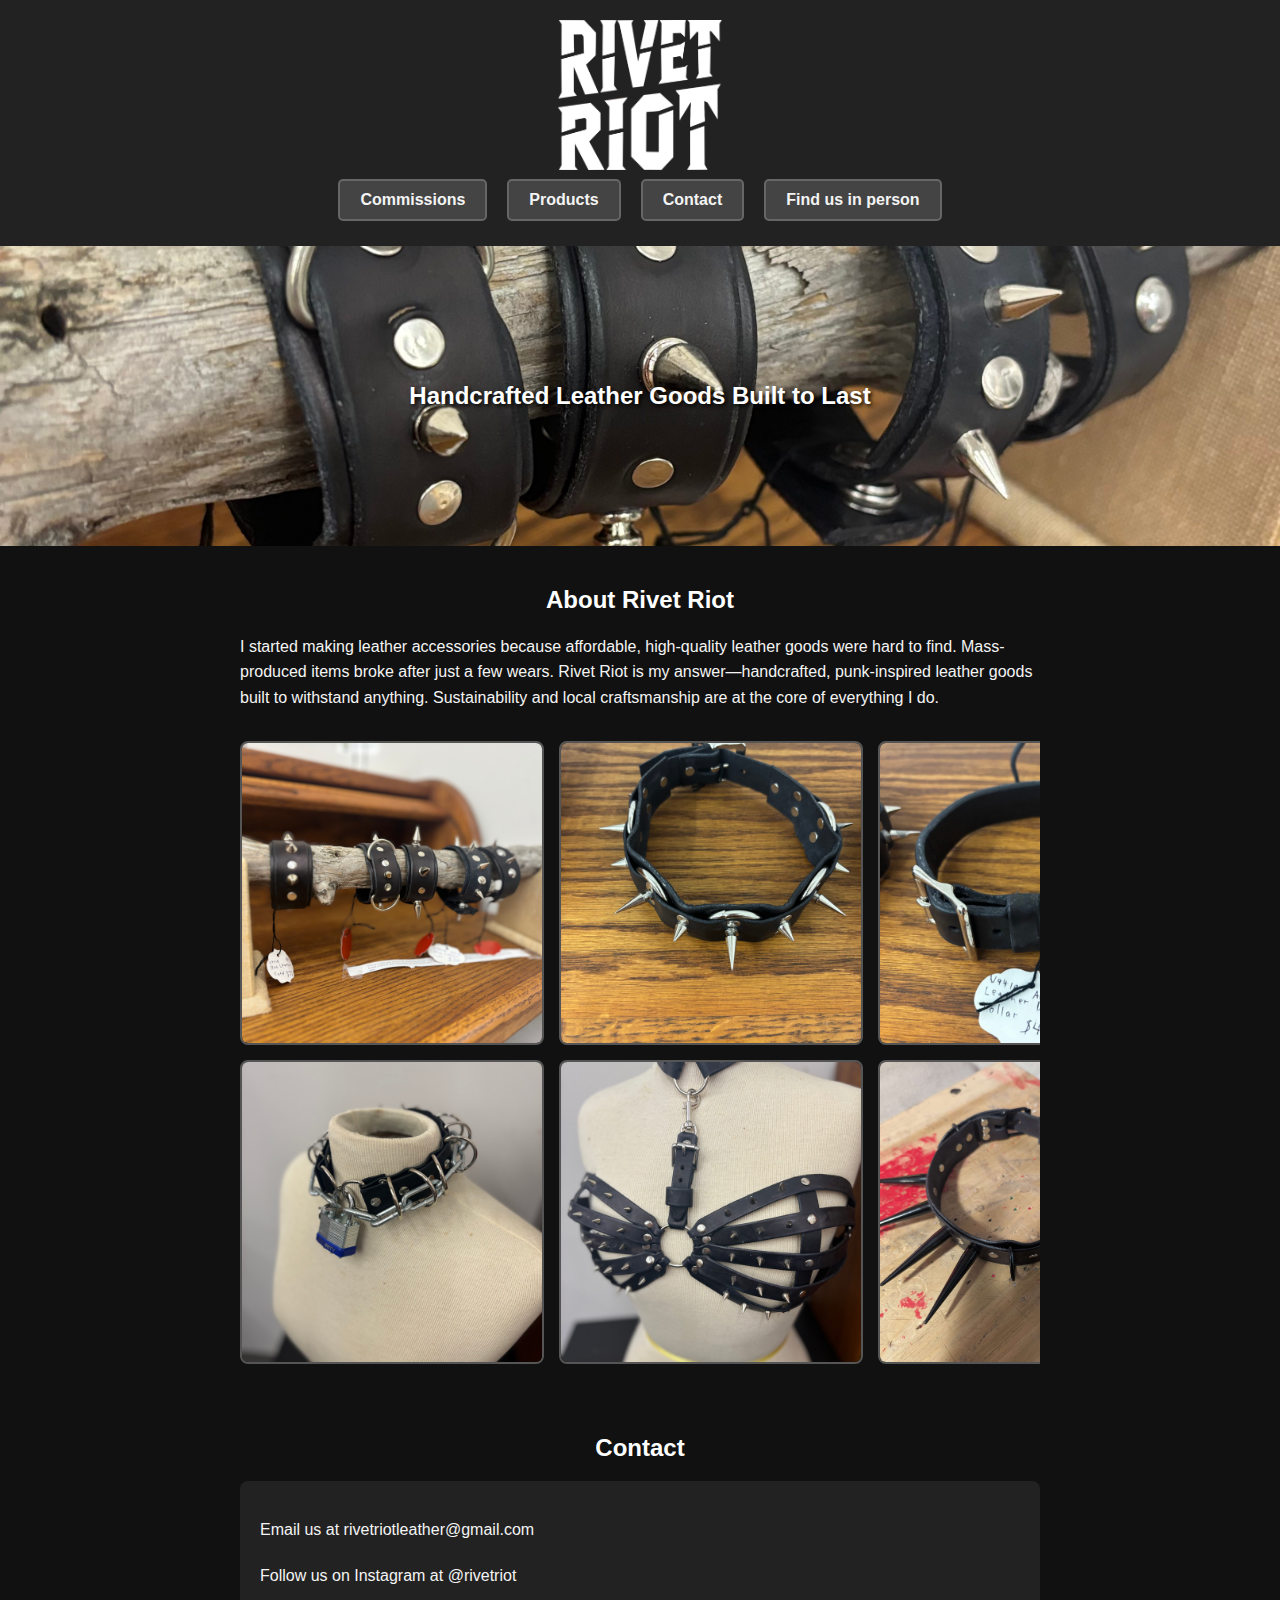
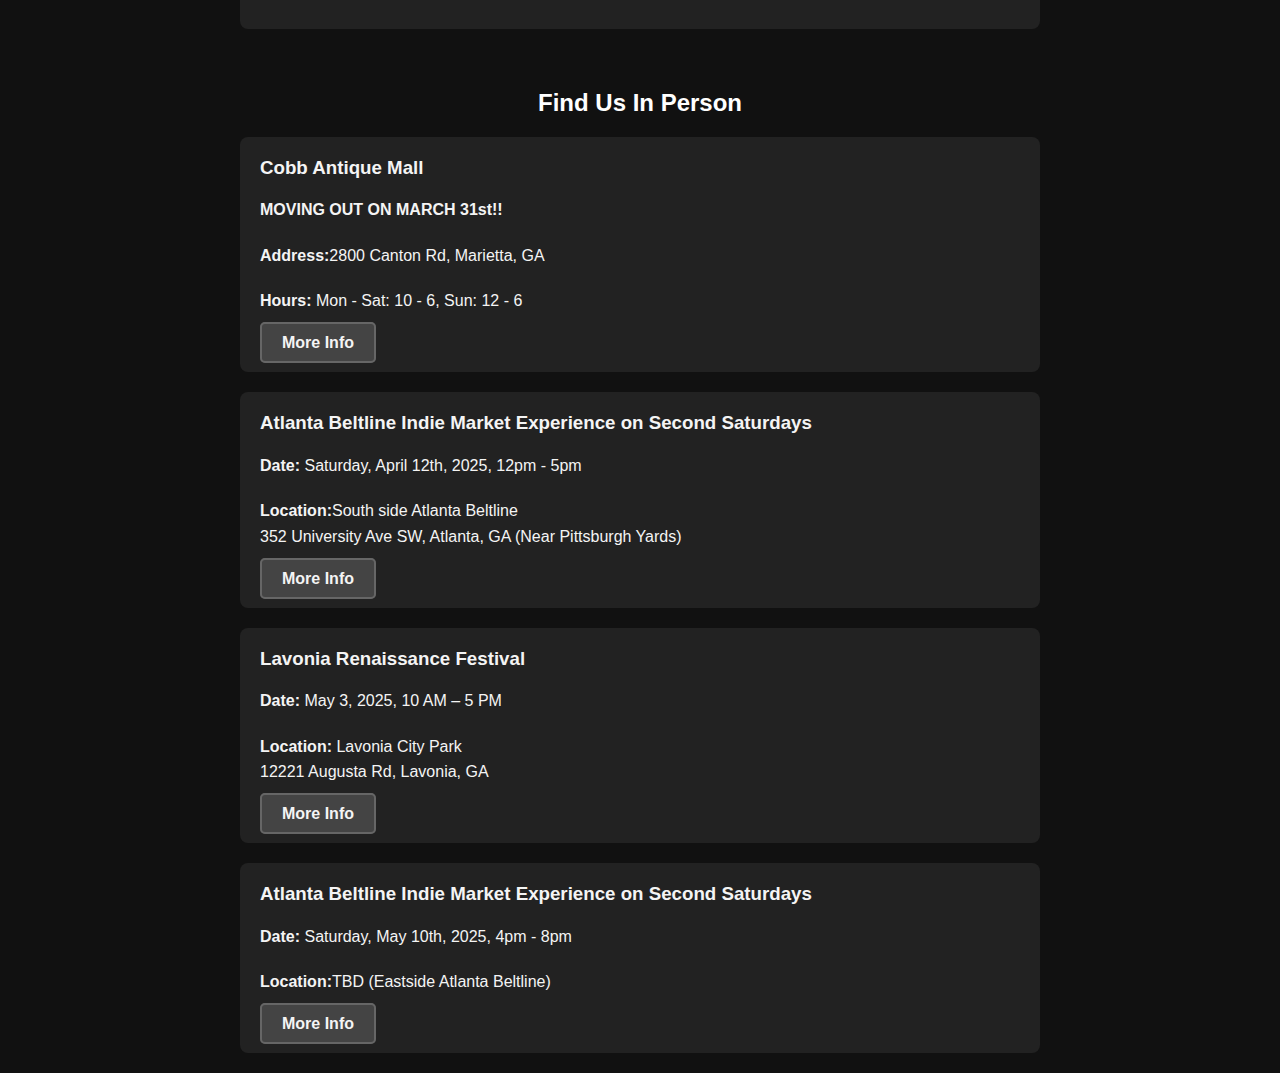
==== commit 3dd92591: "Add files via upload" ====
--- a/index.html
+++ b/index.html
@@ -55,31 +55,32 @@
     <div class="box-container">
         <div class="box">
             <h3>Cobb Antique Mall</h3>
-            <p><strong>Address:</strong> 2800 Canton Rd., Marietta, GA 30066</p>
-            <p><strong>Hours:</strong> Mon–Sat: 10–6, Sun: 12–6</p>
+            <p><b>MOVING OUT ON MARCH 31st!!</b></p>
+            <p><strong>Address:</strong><a href="geo:0,0?q=2800+Canton+Rd,+Marietta,+GA">2800 Canton Rd, Marietta, GA</a></p>
+            <p><strong>Hours:</strong> Mon - Sat: 10 - 6, Sun: 12 - 6</p>
             <a class="fancya" target="_blank" style="margin-left:0px" 
             href="https://cobbantiques.com/">More Info</a>
         </div>
         <div class="box">
-            <h3>Sip & Stroll at Galleria</h3>
-            <p><strong>Date:</strong> April 2nd, 2025, 3pm - 6pm</p>
-            <p><strong>Location:</strong>Cobb Galleria<br>2 Galleria Pkwy SE, Atlanta, GA 30339 (Cumberland, Near Truist Park)</p>
+            <h3>Atlanta Beltline Indie Market Experience on Second Saturdays</h3>
+            <p><strong>Date:</strong> Saturday, April 12th, 2025, 12pm - 5pm</p>
+            <p><strong>Location:</strong>South side Atlanta Beltline<br><a href="geo:0,0?q=352+University+Ave+SW,+Atlanta,+GA+30310">352 University Ave SW, Atlanta, GA</a> (Near Pittsburgh Yards)</p>
             <a class="fancya" target="_blank" style="margin-left:0px" 
-            href="https://www.eventeny.com/events/sip-stroll-at-galleria-april-2nd-2025-18656/">More Info</a>
-        </div>
-        <div class="box">
-            <h3>Midweek Market at Perimeter Summit</h3>
-            <p><strong>Date:</strong> April 24th, 11am - 3pm</p>
-            <p><strong>Location:</strong>Perimeter Summit<br>10 Perimeter Summit Blvd, Atlanta, GA(Sandy Springs)</p>
-            <a class="fancya" target="_blank" style="margin-left:0px" 
-            href="https://www.eventeny.com/events/midweek-market-at-perimeter-summit-april-24th-2025-18910/">More Info</a>
+            href="https://www.eventeny.com/events/atlanta-beltline-indie-market-experience-on-second-saturdays-17984/?action=schedule_item&action_ops[item_id]=58817">More Info</a>
         </div>
         <div class="box">
             <h3>Lavonia Renaissance Festival</h3>
             <p><strong>Date:</strong> May 3, 2025, 10 AM – 5 PM</p>
-            <p><strong>Location:</strong> Lavonia City Park<br>12221 Augusta Rd, Lavonia, GA</p>
+            <p><strong>Location:</strong> Lavonia City Park<br><a href="geo:0,0?q=12221+Augusta+Rd,+Lavonia,+GA">12221 Augusta Rd, Lavonia, GA</a></p>
             <a class="fancya" target="_blank" style="margin-left:0px" 
             href="https://www.lavoniadowntown.com/renassiance-festival">More Info</a>
+        </div>
+        <div class="box">
+            <h3>Atlanta Beltline Indie Market Experience on Second Saturdays</h3>
+            <p><strong>Date:</strong> Saturday, May 10th, 2025, 4pm - 8pm</p>
+            <p><strong>Location:</strong>TBD (Eastside Atlanta Beltline)</p>
+            <a class="fancya" target="_blank" style="margin-left:0px" 
+            href="https://www.eventeny.com/events/atlanta-beltline-indie-market-experience-on-second-saturdays-17984/?series=6825&series=6825">More Info</a>
         </div>
     </div>
 </section>
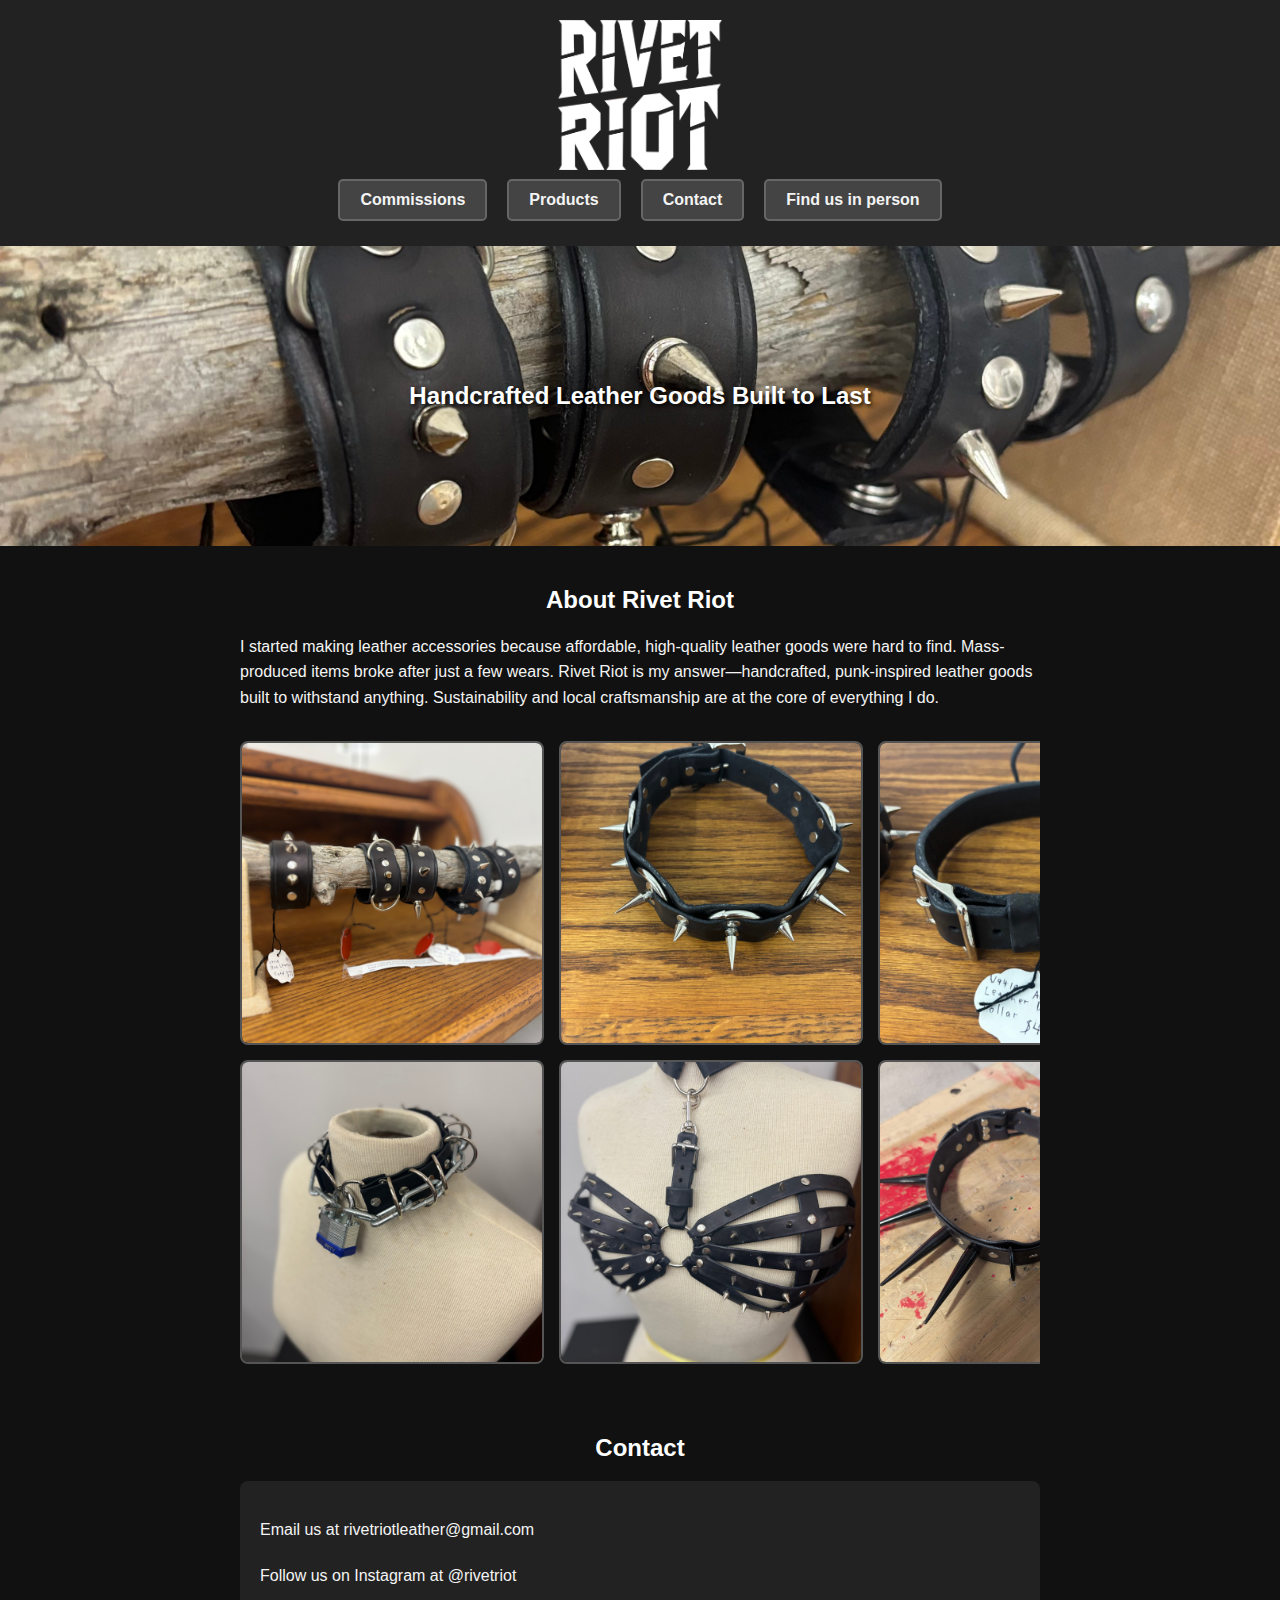
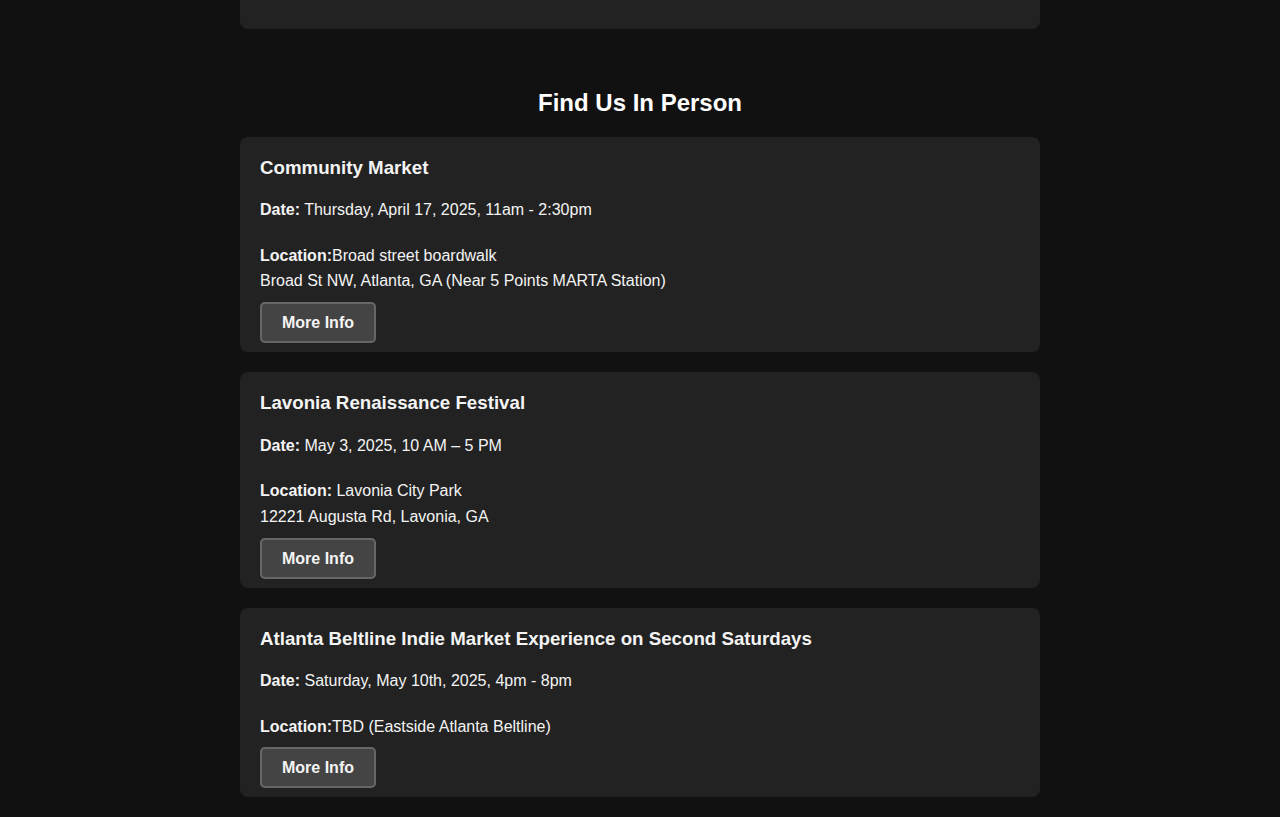
==== commit 4025c08a: "Add files via upload" ====
--- a/index.html
+++ b/index.html
@@ -54,19 +54,11 @@
     <h2>Find Us In Person</h2>
     <div class="box-container">
         <div class="box">
-            <h3>Cobb Antique Mall</h3>
-            <p><b>MOVING OUT ON MARCH 31st!!</b></p>
-            <p><strong>Address:</strong><a href="geo:0,0?q=2800+Canton+Rd,+Marietta,+GA">2800 Canton Rd, Marietta, GA</a></p>
-            <p><strong>Hours:</strong> Mon - Sat: 10 - 6, Sun: 12 - 6</p>
+            <h3>Community Market</h3>
+            <p><strong>Date:</strong> Thursday, April 17, 2025, 11am - 2:30pm</p>
+            <p><strong>Location:</strong>Broad street boardwalk<br><a href="geo:0,0?q=Broad+St+NW,+Atlanta,+GA+30303">Broad St NW, Atlanta, GA</a> (Near 5 Points MARTA Station)</p>
             <a class="fancya" target="_blank" style="margin-left:0px" 
-            href="https://cobbantiques.com/">More Info</a>
-        </div>
-        <div class="box">
-            <h3>Atlanta Beltline Indie Market Experience on Second Saturdays</h3>
-            <p><strong>Date:</strong> Saturday, April 12th, 2025, 12pm - 5pm</p>
-            <p><strong>Location:</strong>South side Atlanta Beltline<br><a href="geo:0,0?q=352+University+Ave+SW,+Atlanta,+GA+30310">352 University Ave SW, Atlanta, GA</a> (Near Pittsburgh Yards)</p>
-            <a class="fancya" target="_blank" style="margin-left:0px" 
-            href="https://www.eventeny.com/events/atlanta-beltline-indie-market-experience-on-second-saturdays-17984/?action=schedule_item&action_ops[item_id]=58817">More Info</a>
+            href="https://www.communitymarketatlanta.com/">More Info</a>
         </div>
         <div class="box">
             <h3>Lavonia Renaissance Festival</h3>
